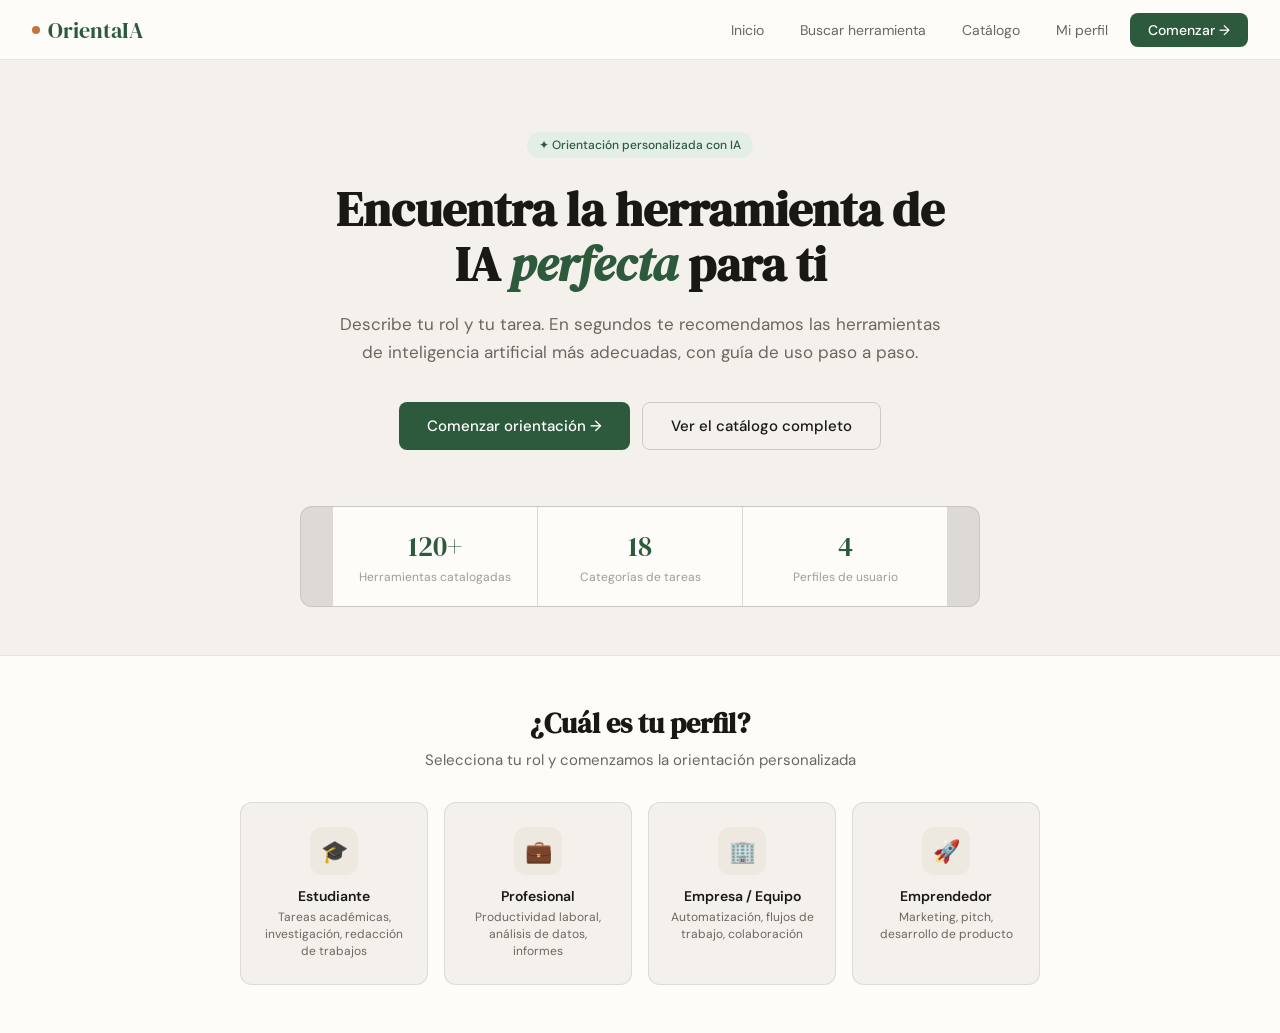
==== PrototipoAltaResolucion.html @ dd8dadac "Actividad inicial Prototipo de Baja resolución" ====
<!DOCTYPE html>
<html lang="es">
<head>
<meta charset="UTF-8">
<meta name="viewport" content="width=device-width, initial-scale=1.0">
<title>OrientaIA — Prototipo Alta Resolución</title>
<style>
  @import url('https://fonts.googleapis.com/css2?family=DM+Sans:ital,opsz,wght@0,9..40,300;0,9..40,400;0,9..40,500;0,9..40,600;1,9..40,400&family=DM+Serif+Display:ital@0;1&display=swap');

  :root {
    --bg: #F4F1EC;
    --surface: #FDFCF9;
    --surface2: #EDE9E1;
    --ink: #1A1814;
    --ink2: #6B6660;
    --ink3: #A09C97;
    --accent: #2D5A3D;
    --accent-light: #E3EEE7;
    --accent2: #C4753A;
    --accent2-light: #FAF0E8;
    --border: rgba(26,24,20,0.10);
    --border2: rgba(26,24,20,0.18);
    --radius: 12px;
    --radius-sm: 8px;
    --radius-lg: 20px;
  }

  * { box-sizing: border-box; margin: 0; padding: 0; }

  body {
    font-family: 'DM Sans', sans-serif;
    background: var(--bg);
    color: var(--ink);
    min-height: 100vh;
  }

  /* NAV */
  nav {
    background: var(--surface);
    border-bottom: 1px solid var(--border);
    padding: 0 32px;
    height: 60px;
    display: flex;
    align-items: center;
    justify-content: space-between;
    position: sticky;
    top: 0;
    z-index: 100;
  }

  .nav-logo {
    font-family: 'DM Serif Display', serif;
    font-size: 22px;
    color: var(--accent);
    display: flex;
    align-items: center;
    gap: 8px;
  }

  .nav-logo .dot { 
    width: 8px; height: 8px; 
    background: var(--accent2); 
    border-radius: 50%; 
    display: inline-block;
  }

  .nav-links {
    display: flex;
    align-items: center;
    gap: 8px;
  }

  .nav-link {
    font-size: 14px;
    color: var(--ink2);
    padding: 6px 14px;
    border-radius: var(--radius-sm);
    cursor: pointer;
    transition: background 0.15s;
    border: none;
    background: none;
    font-family: 'DM Sans', sans-serif;
  }

  .nav-link:hover { background: var(--surface2); color: var(--ink); }

  .nav-cta {
    background: var(--accent);
    color: #fff;
    font-size: 14px;
    font-weight: 500;
    padding: 8px 18px;
    border-radius: var(--radius-sm);
    border: none;
    cursor: pointer;
    font-family: 'DM Sans', sans-serif;
    transition: opacity 0.15s;
  }

  .nav-cta:hover { opacity: 0.88; }

  /* SCREENS WRAPPER */
  .page { display: none; }
  .page.active { display: block; }

  /* ===== SCREEN 1: HOME ===== */
  #home {
    padding: 0;
  }

  .hero {
    max-width: 680px;
    margin: 0 auto;
    padding: 72px 32px 56px;
    text-align: center;
  }

  .hero-badge {
    display: inline-flex;
    align-items: center;
    gap: 6px;
    background: var(--accent-light);
    color: var(--accent);
    font-size: 12px;
    font-weight: 500;
    padding: 5px 12px;
    border-radius: 20px;
    margin-bottom: 24px;
  }

  .hero h1 {
    font-family: 'DM Serif Display', serif;
    font-size: 48px;
    line-height: 1.15;
    margin-bottom: 18px;
    color: var(--ink);
  }

  .hero h1 em {
    font-style: italic;
    color: var(--accent);
  }

  .hero p {
    font-size: 17px;
    color: var(--ink2);
    line-height: 1.65;
    margin-bottom: 36px;
  }

  .hero-btns {
    display: flex;
    gap: 12px;
    justify-content: center;
    flex-wrap: wrap;
  }

  .btn-primary {
    background: var(--accent);
    color: #fff;
    font-size: 15px;
    font-weight: 500;
    padding: 13px 28px;
    border-radius: var(--radius-sm);
    border: none;
    cursor: pointer;
    font-family: 'DM Sans', sans-serif;
    transition: opacity 0.15s, transform 0.1s;
  }

  .btn-primary:hover { opacity: 0.88; transform: translateY(-1px); }

  .btn-outline {
    background: transparent;
    color: var(--ink);
    font-size: 15px;
    font-weight: 500;
    padding: 13px 28px;
    border-radius: var(--radius-sm);
    border: 1.5px solid var(--border2);
    cursor: pointer;
    font-family: 'DM Sans', sans-serif;
    transition: background 0.15s;
  }

  .btn-outline:hover { background: var(--surface2); }

  .stats-bar {
    max-width: 680px;
    margin: 0 auto 48px;
    display: grid;
    grid-template-columns: repeat(3, 1fr);
    gap: 1px;
    background: var(--border);
    border: 1px solid var(--border);
    border-radius: var(--radius);
    overflow: hidden;
  }

  .stat-item {
    background: var(--surface);
    padding: 20px;
    text-align: center;
  }

  .stat-num {
    font-family: 'DM Serif Display', serif;
    font-size: 28px;
    color: var(--accent);
    display: block;
  }

  .stat-label {
    font-size: 12px;
    color: var(--ink3);
    margin-top: 2px;
  }

  .role-section {
    background: var(--surface);
    border-top: 1px solid var(--border);
    padding: 48px 32px;
  }

  .role-section h2 {
    font-family: 'DM Serif Display', serif;
    font-size: 28px;
    text-align: center;
    margin-bottom: 8px;
  }

  .role-section > p {
    text-align: center;
    font-size: 15px;
    color: var(--ink2);
    margin-bottom: 32px;
  }

  .roles-grid {
    display: grid;
    grid-template-columns: repeat(auto-fit, minmax(180px, 1fr));
    gap: 16px;
    max-width: 800px;
    margin: 0 auto;
  }

  .role-card {
    background: var(--bg);
    border: 1.5px solid var(--border);
    border-radius: var(--radius);
    padding: 24px 20px;
    text-align: center;
    cursor: pointer;
    transition: border-color 0.15s, background 0.15s, transform 0.1s;
  }

  .role-card:hover {
    border-color: var(--accent);
    background: var(--surface);
    transform: translateY(-2px);
  }

  .role-card.selected {
    border-color: var(--accent);
    background: var(--accent-light);
  }

  .role-icon {
    width: 48px;
    height: 48px;
    border-radius: 12px;
    background: var(--surface2);
    display: flex;
    align-items: center;
    justify-content: center;
    font-size: 22px;
    margin: 0 auto 12px;
  }

  .role-card.selected .role-icon { background: var(--accent); }

  .role-name {
    font-size: 14px;
    font-weight: 600;
    margin-bottom: 4px;
  }

  .role-desc {
    font-size: 12px;
    color: var(--ink2);
    line-height: 1.4;
  }

  /* ===== SCREEN 2: WIZARD ===== */
  .wizard-layout {
    max-width: 640px;
    margin: 0 auto;
    padding: 48px 24px;
  }

  .wizard-progress {
    display: flex;
    align-items: center;
    gap: 0;
    margin-bottom: 40px;
  }

  .wp-step {
    display: flex;
    flex-direction: column;
    align-items: center;
    gap: 4px;
    flex: 1;
  }

  .wp-circle {
    width: 32px;
    height: 32px;
    border-radius: 50%;
    border: 2px solid var(--border2);
    display: flex;
    align-items: center;
    justify-content: center;
    font-size: 13px;
    font-weight: 500;
    background: var(--surface);
    color: var(--ink2);
    transition: all 0.2s;
    position: relative;
    z-index: 2;
  }

  .wp-circle.done {
    background: var(--accent);
    border-color: var(--accent);
    color: #fff;
  }

  .wp-circle.current {
    border-color: var(--accent);
    color: var(--accent);
    box-shadow: 0 0 0 4px var(--accent-light);
  }

  .wp-label { font-size: 11px; color: var(--ink3); text-align: center; }
  .wp-label.active { color: var(--accent); font-weight: 500; }

  .wp-line {
    flex: 1;
    height: 2px;
    background: var(--border2);
    margin: 0 -4px;
    margin-bottom: 18px;
    position: relative;
    z-index: 1;
  }

  .wp-line.done { background: var(--accent); }

  .wizard-card {
    background: var(--surface);
    border: 1px solid var(--border);
    border-radius: var(--radius-lg);
    padding: 36px 32px;
  }

  .wizard-card h2 {
    font-family: 'DM Serif Display', serif;
    font-size: 24px;
    margin-bottom: 6px;
  }

  .wizard-card > p {
    font-size: 14px;
    color: var(--ink2);
    margin-bottom: 28px;
  }

  .field-label {
    font-size: 13px;
    font-weight: 500;
    color: var(--ink);
    margin-bottom: 8px;
  }

  .field-desc {
    font-size: 12px;
    color: var(--ink3);
    margin-bottom: 12px;
  }

  .roles-mini {
    display: grid;
    grid-template-columns: repeat(2, 1fr);
    gap: 10px;
    margin-bottom: 24px;
  }

  .role-mini {
    border: 1.5px solid var(--border);
    border-radius: var(--radius);
    padding: 14px 16px;
    cursor: pointer;
    display: flex;
    align-items: center;
    gap: 10px;
    transition: all 0.15s;
    background: var(--bg);
  }

  .role-mini:hover { border-color: var(--accent); background: var(--surface); }

  .role-mini.selected {
    border-color: var(--accent);
    background: var(--accent-light);
  }

  .role-mini .mini-icon {
    font-size: 20px;
    width: 36px;
    height: 36px;
    border-radius: 8px;
    background: var(--surface2);
    display: flex;
    align-items: center;
    justify-content: center;
    flex-shrink: 0;
  }

  .role-mini.selected .mini-icon { background: var(--accent); }

  .role-mini .mini-text { font-size: 13px; font-weight: 500; }
  .role-mini .mini-sub { font-size: 11px; color: var(--ink2); margin-top: 1px; }

  .select-custom {
    width: 100%;
    border: 1.5px solid var(--border2);
    border-radius: var(--radius-sm);
    padding: 11px 14px;
    font-size: 14px;
    font-family: 'DM Sans', sans-serif;
    background: var(--surface);
    color: var(--ink);
    margin-bottom: 24px;
    appearance: none;
    background-image: url("data:image/svg+xml,%3Csvg width='10' height='6' viewBox='0 0 10 6' xmlns='http://www.w3.org/2000/svg'%3E%3Cpath d='M0 0l5 6 5-6z' fill='%236B6660'/%3E%3C/svg%3E");
    background-repeat: no-repeat;
    background-position: right 14px center;
    padding-right: 36px;
    cursor: pointer;
    transition: border-color 0.15s;
  }

  .select-custom:focus { outline: none; border-color: var(--accent); }

  .tags-container {
    display: flex;
    flex-wrap: wrap;
    gap: 8px;
    margin-bottom: 24px;
  }

  .tag-filter {
    border: 1.5px solid var(--border2);
    border-radius: 20px;
    padding: 6px 14px;
    font-size: 13px;
    cursor: pointer;
    background: var(--bg);
    color: var(--ink2);
    transition: all 0.15s;
    font-family: 'DM Sans', sans-serif;
  }

  .tag-filter:hover { border-color: var(--accent); color: var(--accent); background: var(--accent-light); }

  .tag-filter.selected {
    background: var(--accent);
    border-color: var(--accent);
    color: #fff;
  }

  .wizard-footer {
    display: flex;
    justify-content: space-between;
    align-items: center;
    margin-top: 8px;
    padding-top: 24px;
    border-top: 1px solid var(--border);
  }

  .btn-back {
    color: var(--ink2);
    background: none;
    border: none;
    font-size: 14px;
    cursor: pointer;
    font-family: 'DM Sans', sans-serif;
    display: flex;
    align-items: center;
    gap: 6px;
  }

  /* ===== SCREEN 3: RESULTADOS ===== */
  .results-layout {
    max-width: 1000px;
    margin: 0 auto;
    padding: 40px 24px;
    display: grid;
    grid-template-columns: 260px 1fr;
    gap: 28px;
  }

  .sidebar {
    background: var(--surface);
    border: 1px solid var(--border);
    border-radius: var(--radius-lg);
    padding: 24px;
    height: fit-content;
    position: sticky;
    top: 80px;
  }

  .sidebar h3 { font-size: 14px; font-weight: 600; margin-bottom: 16px; }

  .filter-group { margin-bottom: 20px; }

  .filter-group-label {
    font-size: 12px;
    font-weight: 500;
    color: var(--ink3);
    text-transform: uppercase;
    letter-spacing: 0.5px;
    margin-bottom: 8px;
  }

  .filter-opt {
    display: flex;
    align-items: center;
    gap: 8px;
    padding: 6px 0;
    font-size: 13px;
    cursor: pointer;
  }

  .filter-check {
    width: 16px;
    height: 16px;
    border: 1.5px solid var(--border2);
    border-radius: 4px;
    display: flex;
    align-items: center;
    justify-content: center;
    flex-shrink: 0;
    font-size: 10px;
  }

  .filter-check.on { background: var(--accent); border-color: var(--accent); color: #fff; }

  .results-main {}

  .results-header {
    display: flex;
    justify-content: space-between;
    align-items: flex-start;
    margin-bottom: 20px;
  }

  .results-header h2 {
    font-family: 'DM Serif Display', serif;
    font-size: 22px;
  }

  .results-header p { font-size: 13px; color: var(--ink2); margin-top: 2px; }

  .results-tabs {
    display: flex;
    gap: 4px;
    background: var(--surface2);
    border-radius: var(--radius-sm);
    padding: 3px;
    margin-bottom: 20px;
    width: fit-content;
  }

  .rtab {
    font-size: 13px;
    font-weight: 500;
    padding: 6px 16px;
    border-radius: 6px;
    cursor: pointer;
    border: none;
    background: none;
    font-family: 'DM Sans', sans-serif;
    color: var(--ink2);
    transition: all 0.15s;
  }

  .rtab.active { background: var(--surface); color: var(--ink); box-shadow: 0 1px 3px rgba(0,0,0,0.08); }

  .tool-card {
    background: var(--surface);
    border: 1px solid var(--border);
    border-radius: var(--radius-lg);
    padding: 24px;
    margin-bottom: 14px;
    display: grid;
    grid-template-columns: 52px 1fr auto;
    gap: 16px;
    align-items: start;
    transition: border-color 0.15s, transform 0.1s;
    cursor: pointer;
  }

  .tool-card:hover { border-color: var(--accent); transform: translateY(-1px); }

  .tool-card.featured {
    border-color: var(--accent);
    background: var(--accent-light);
  }

  .tool-logo {
    width: 52px;
    height: 52px;
    border-radius: 12px;
    background: var(--surface2);
    border: 1px solid var(--border);
    display: flex;
    align-items: center;
    justify-content: center;
    font-weight: 700;
    font-size: 16px;
    color: var(--ink2);
    flex-shrink: 0;
  }

  .tool-logo.gpt { background: #10a37f; color: #fff; }
  .tool-logo.notion { background: #1a1814; color: #fff; }
  .tool-logo.gram { background: #15c39a; color: #fff; }
  .tool-logo.claude { background: #D4763B; color: #fff; }
  .tool-logo.copilot { background: #0078d4; color: #fff; }

  .tool-content h3 { font-size: 16px; font-weight: 600; margin-bottom: 3px; }
  .tool-content .tool-org { font-size: 12px; color: var(--ink3); margin-bottom: 8px; }
  .tool-content .tool-desc { font-size: 13px; color: var(--ink2); line-height: 1.5; margin-bottom: 10px; }

  .tool-tags { display: flex; flex-wrap: wrap; gap: 6px; }

  .tag-pill {
    font-size: 11px;
    padding: 3px 10px;
    border-radius: 12px;
    background: var(--surface2);
    color: var(--ink2);
  }

  .tag-pill.green { background: var(--accent-light); color: var(--accent); }
  .tag-pill.orange { background: var(--accent2-light); color: var(--accent2); }

  .tool-actions {
    display: flex;
    flex-direction: column;
    align-items: flex-end;
    gap: 8px;
  }

  .match-badge {
    background: var(--accent);
    color: #fff;
    font-size: 11px;
    font-weight: 600;
    padding: 4px 10px;
    border-radius: 20px;
    white-space: nowrap;
  }

  .fav-btn {
    width: 34px;
    height: 34px;
    border: 1.5px solid var(--border2);
    border-radius: 8px;
    background: var(--surface);
    display: flex;
    align-items: center;
    justify-content: center;
    cursor: pointer;
    font-size: 16px;
    transition: all 0.15s;
  }

  .fav-btn:hover { border-color: var(--accent2); background: var(--accent2-light); }
  .fav-btn.active { background: var(--accent2-light); border-color: var(--accent2); }

  .tool-rating {
    display: flex;
    align-items: center;
    gap: 4px;
    font-size: 12px;
    color: var(--ink3);
  }

  .stars { color: #E8A838; letter-spacing: 1px; font-size: 12px; }

  /* ===== SCREEN 4: DETALLE ===== */
  .detail-layout {
    max-width: 800px;
    margin: 0 auto;
    padding: 40px 24px;
  }

  .detail-back {
    display: inline-flex;
    align-items: center;
    gap: 6px;
    font-size: 14px;
    color: var(--ink2);
    margin-bottom: 24px;
    cursor: pointer;
    border: none;
    background: none;
    font-family: 'DM Sans', sans-serif;
    transition: color 0.15s;
  }

  .detail-back:hover { color: var(--ink); }

  .detail-header {
    display: flex;
    gap: 20px;
    align-items: flex-start;
    margin-bottom: 28px;
    background: var(--surface);
    border: 1px solid var(--border);
    border-radius: var(--radius-lg);
    padding: 28px;
  }

  .detail-logo {
    width: 64px;
    height: 64px;
    border-radius: 16px;
    font-size: 20px;
    font-weight: 700;
    display: flex;
    align-items: center;
    justify-content: center;
    flex-shrink: 0;
  }

  .detail-logo.gpt { background: #10a37f; color: #fff; }

  .detail-info h1 { font-family: 'DM Serif Display', serif; font-size: 28px; margin-bottom: 4px; }
  .detail-info .org { font-size: 14px; color: var(--ink2); margin-bottom: 10px; }

  .detail-badges { display: flex; flex-wrap: wrap; gap: 8px; }

  .detail-section {
    background: var(--surface);
    border: 1px solid var(--border);
    border-radius: var(--radius-lg);
    padding: 24px 28px;
    margin-bottom: 16px;
  }

  .detail-section h2 { font-size: 16px; font-weight: 600; margin-bottom: 16px; }

  .why-box {
    background: var(--accent-light);
    border-left: 3px solid var(--accent);
    border-radius: 0 var(--radius-sm) var(--radius-sm) 0;
    padding: 14px 18px;
    font-size: 14px;
    color: var(--ink);
    line-height: 1.6;
    margin-bottom: 16px;
  }

  .feature-row {
    display: flex;
    align-items: flex-start;
    gap: 10px;
    padding: 8px 0;
    border-bottom: 1px solid var(--border);
    font-size: 14px;
  }

  .feature-row:last-child { border-bottom: none; }

  .feat-icon {
    font-size: 15px;
    margin-top: 1px;
    flex-shrink: 0;
  }

  .feat-label { font-weight: 500; }
  .feat-desc { font-size: 12px; color: var(--ink2); margin-top: 1px; }

  .cta-row {
    display: flex;
    gap: 12px;
    margin-top: 24px;
  }

</style>
</head>
<body>

<nav>
  <div class="nav-logo">
    <span class="dot"></span>
    OrientaIA
  </div>
  <div class="nav-links">
    <button class="nav-link" onclick="goTo('home')">Inicio</button>
    <button class="nav-link" onclick="goTo('wizard')">Buscar herramienta</button>
    <button class="nav-link">Catálogo</button>
    <button class="nav-link">Mi perfil</button>
    <button class="nav-cta" onclick="goTo('wizard')">Comenzar →</button>
  </div>
</nav>

<!-- ===== PANTALLA 1: HOME ===== -->
<div id="home" class="page active">
  <div class="hero">
    <div class="hero-badge">
      ✦ Orientación personalizada con IA
    </div>
    <h1>Encuentra la herramienta de IA <em>perfecta</em> para ti</h1>
    <p>Describe tu rol y tu tarea. En segundos te recomendamos las herramientas de inteligencia artificial más adecuadas, con guía de uso paso a paso.</p>
    <div class="hero-btns">
      <button class="btn-primary" onclick="goTo('wizard')">Comenzar orientación →</button>
      <button class="btn-outline">Ver el catálogo completo</button>
    </div>
  </div>

  <div class="stats-bar" style="padding: 0 32px; max-width: 680px; margin: 0 auto 48px;">
    <div class="stat-item">
      <span class="stat-num">120+</span>
      <span class="stat-label">Herramientas catalogadas</span>
    </div>
    <div class="stat-item">
      <span class="stat-num">18</span>
      <span class="stat-label">Categorías de tareas</span>
    </div>
    <div class="stat-item">
      <span class="stat-num">4</span>
      <span class="stat-label">Perfiles de usuario</span>
    </div>
  </div>

  <div class="role-section">
    <h2>¿Cuál es tu perfil?</h2>
    <p>Selecciona tu rol y comenzamos la orientación personalizada</p>
    <div class="roles-grid">
      <div class="role-card" onclick="selectRoleAndGo('estudiante')">
        <div class="role-icon">🎓</div>
        <div class="role-name">Estudiante</div>
        <div class="role-desc">Tareas académicas, investigación, redacción de trabajos</div>
      </div>
      <div class="role-card" onclick="selectRoleAndGo('profesional')">
        <div class="role-icon">💼</div>
        <div class="role-name">Profesional</div>
        <div class="role-desc">Productividad laboral, análisis de datos, informes</div>
      </div>
      <div class="role-card" onclick="selectRoleAndGo('empresa')">
        <div class="role-icon">🏢</div>
        <div class="role-name">Empresa / Equipo</div>
        <div class="role-desc">Automatización, flujos de trabajo, colaboración</div>
      </div>
      <div class="role-card" onclick="selectRoleAndGo('emprendedor')">
        <div class="role-icon">🚀</div>
        <div class="role-name">Emprendedor</div>
        <div class="role-desc">Marketing, pitch, desarrollo de producto</div>
      </div>
    </div>
  </div>
</div>

<!-- ===== PANTALLA 2: WIZARD ===== -->
<div id="wizard" class="page">
  <div class="wizard-layout">

    <div class="wizard-progress">
      <div class="wp-step">
        <div class="wp-circle done" id="wc1">✓</div>
        <div class="wp-label active">Rol</div>
      </div>
      <div class="wp-line" id="wl1"></div>
      <div class="wp-step">
        <div class="wp-circle current" id="wc2">2</div>
        <div class="wp-label active">Tarea</div>
      </div>
      <div class="wp-line" id="wl2" style="background:var(--border2)"></div>
      <div class="wp-step">
        <div class="wp-circle" id="wc3">3</div>
        <div class="wp-label">Preferencias</div>
      </div>
      <div class="wp-line" style="background:var(--border2)"></div>
      <div class="wp-step">
        <div class="wp-circle" id="wc4">4</div>
        <div class="wp-label">Resultados</div>
      </div>
    </div>

    <div class="wizard-card" id="wizard-step-1">
      <h2>¿Cuál es tu rol?</h2>
      <p>Selecciona el perfil que mejor te describe para personalizar las recomendaciones</p>

      <div class="roles-mini">
        <div class="role-mini selected" id="rm-estudiante" onclick="selectRole('estudiante')">
          <div class="mini-icon">🎓</div>
          <div>
            <div class="mini-text">Estudiante</div>
            <div class="mini-sub">Académico</div>
          </div>
        </div>
        <div class="role-mini" id="rm-profesional" onclick="selectRole('profesional')">
          <div class="mini-icon">💼</div>
          <div>
            <div class="mini-text">Profesional</div>
            <div class="mini-sub">Laboral</div>
          </div>
        </div>
        <div class="role-mini" id="rm-empresa" onclick="selectRole('empresa')">
          <div class="mini-icon">🏢</div>
          <div>
            <div class="mini-text">Empresa / Equipo</div>
            <div class="mini-sub">Organizacional</div>
          </div>
        </div>
        <div class="role-mini" id="rm-emprendedor" onclick="selectRole('emprendedor')">
          <div class="mini-icon">🚀</div>
          <div>
            <div class="mini-text">Emprendedor</div>
            <div class="mini-sub">Startup / Negocio</div>
          </div>
        </div>
      </div>

      <div class="field-label">Área de trabajo o estudio</div>
      <select class="select-custom" id="area-select">
        <option value="">Seleccionar área...</option>
        <option value="tech">Tecnología / Sistemas</option>
        <option value="health">Salud</option>
        <option value="edu">Educación</option>
        <option value="biz">Negocios / Administración</option>
        <option value="design">Diseño y Creatividad</option>
        <option value="law">Derecho</option>
        <option value="science">Ciencias Exactas</option>
        <option value="other">Otra</option>
      </select>

      <div class="wizard-footer">
        <button class="btn-back" onclick="goTo('home')">← Volver</button>
        <button class="btn-primary" onclick="nextStep()">Continuar →</button>
      </div>
    </div>

    <div class="wizard-card" id="wizard-step-2" style="display:none">
      <h2>¿Qué necesitas hacer?</h2>
      <p>Selecciona la categoría de tarea principal o describe lo que necesitas</p>

      <div class="field-label">Categoría de tarea</div>
      <div class="field-desc">Toca una o varias categorías que apliquen</div>
      <div class="tags-container" id="task-tags">
        <button class="tag-filter selected" onclick="toggleTag(this)">✍️ Redacción / Escritura</button>
        <button class="tag-filter" onclick="toggleTag(this)">📊 Análisis de datos</button>
        <button class="tag-filter" onclick="toggleTag(this)">💻 Programación / Código</button>
        <button class="tag-filter" onclick="toggleTag(this)">🎨 Diseño / Imágenes</button>
        <button class="tag-filter" onclick="toggleTag(this)">📑 Presentaciones</button>
        <button class="tag-filter" onclick="toggleTag(this)">🔍 Investigación</button>
        <button class="tag-filter" onclick="toggleTag(this)">⚡ Automatización</button>
        <button class="tag-filter" onclick="toggleTag(this)">🌐 Traducción / Idiomas</button>
        <button class="tag-filter" onclick="toggleTag(this)">🎵 Audio / Video</button>
        <button class="tag-filter" onclick="toggleTag(this)">📧 Comunicación / Email</button>
      </div>

      <div class="field-label">Costo máximo aceptable</div>
      <select class="select-custom" id="cost-select">
        <option value="free">Solo herramientas gratuitas</option>
        <option value="10">Hasta $10 / mes</option>
        <option value="30">Hasta $30 / mes</option>
        <option value="any">Sin límite de costo</option>
      </select>

      <div class="wizard-footer">
        <button class="btn-back" onclick="prevStep()">← Volver</button>
        <button class="btn-primary" onclick="goTo('results')">Ver recomendaciones →</button>
      </div>
    </div>

  </div>
</div>

<!-- ===== PANTALLA 3: RESULTADOS ===== -->
<div id="results" class="page">
  <div class="results-layout">

    <!-- Sidebar -->
    <div class="sidebar">
      <h3>Filtrar resultados</h3>

      <div class="filter-group">
        <div class="filter-group-label">Costo</div>
        <div class="filter-opt">
          <div class="filter-check on">✓</div>
          <span>Gratuita</span>
        </div>
        <div class="filter-opt">
          <div class="filter-check on">✓</div>
          <span>Freemium</span>
        </div>
        <div class="filter-opt">
          <div class="filter-check"></div>
          <span>De pago</span>
        </div>
      </div>

      <div class="filter-group">
        <div class="filter-group-label">Idioma</div>
        <div class="filter-opt">
          <div class="filter-check on">✓</div>
          <span>Español</span>
        </div>
        <div class="filter-opt">
          <div class="filter-check on">✓</div>
          <span>Inglés</span>
        </div>
      </div>

      <div class="filter-group">
        <div class="filter-group-label">Tipo de uso</div>
        <div class="filter-opt">
          <div class="filter-check on">✓</div>
          <span>Web</span>
        </div>
        <div class="filter-opt">
          <div class="filter-check"></div>
          <span>Aplicación móvil</span>
        </div>
        <div class="filter-opt">
          <div class="filter-check"></div>
          <span>API / Desarrollador</span>
        </div>
      </div>

      <button class="btn-outline" style="width:100%;font-size:13px;padding:9px;" onclick="goTo('wizard')">Modificar búsqueda</button>
    </div>

    <!-- Main content -->
    <div class="results-main">
      <div class="results-header">
        <div>
          <h2>Recomendaciones para ti</h2>
          <p>Rol: <strong>Estudiante · Tecnología</strong> · Tarea: <strong>Redacción / Escritura</strong></p>
        </div>
      </div>

      <div class="results-tabs">
        <button class="rtab active">Todas (5)</button>
        <button class="rtab">Gratuitas (3)</button>
        <button class="rtab">Freemium (2)</button>
      </div>

      <!-- TOOL CARDS -->
      <div class="tool-card featured" onclick="goTo('detail')">
        <div class="tool-logo gpt">G</div>
        <div class="tool-content">
          <h3>ChatGPT</h3>
          <div class="tool-org">OpenAI · Asistente conversacional</div>
          <div class="tool-desc">Potente asistente de escritura, análisis y resolución de preguntas. Versión gratuita robusta para uso académico diario.</div>
          <div class="tool-tags">
            <span class="tag-pill green">Gratuita</span>
            <span class="tag-pill">Escritura</span>
            <span class="tag-pill">Análisis</span>
            <span class="tag-pill">Español</span>
          </div>
        </div>
        <div class="tool-actions">
          <div class="match-badge">98% compatibilidad</div>
          <div class="tool-rating">
            <span class="stars">★★★★★</span> 4.8
          </div>
          <button class="fav-btn active" onclick="event.stopPropagation()">♥</button>
        </div>
      </div>

      <div class="tool-card" onclick="goTo('detail')">
        <div class="tool-logo notion">N</div>
        <div class="tool-content">
          <h3>Notion AI</h3>
          <div class="tool-org">Notion Labs · Gestión del conocimiento</div>
          <div class="tool-desc">Redacción asistida integrada en tu espacio de trabajo. Ideal para tomar apuntes, organizar proyectos y generar documentos estructurados.</div>
          <div class="tool-tags">
            <span class="tag-pill orange">Freemium</span>
            <span class="tag-pill">Notas</span>
            <span class="tag-pill">Organización</span>
            <span class="tag-pill">Español</span>
          </div>
        </div>
        <div class="tool-actions">
          <div class="match-badge" style="background:var(--ink2)">91% compatibilidad</div>
          <div class="tool-rating">
            <span class="stars">★★★★☆</span> 4.5
          </div>
          <button class="fav-btn" onclick="event.stopPropagation()">♡</button>
        </div>
      </div>

      <div class="tool-card" onclick="goTo('detail')">
        <div class="tool-logo gram">Gr</div>
        <div class="tool-content">
          <h3>Grammarly</h3>
          <div class="tool-org">Grammarly Inc. · Corrección y estilo</div>
          <div class="tool-desc">Corrección gramatical y de estilo en tiempo real. Extensión para navegador y app de escritorio. Muy útil para trabajos académicos en inglés.</div>
          <div class="tool-tags">
            <span class="tag-pill orange">Freemium</span>
            <span class="tag-pill">Corrección</span>
            <span class="tag-pill">Inglés</span>
          </div>
        </div>
        <div class="tool-actions">
          <div class="match-badge" style="background:var(--ink2)">85% compatibilidad</div>
          <div class="tool-rating">
            <span class="stars">★★★★☆</span> 4.3
          </div>
          <button class="fav-btn" onclick="event.stopPropagation()">♡</button>
        </div>
      </div>

      <div class="tool-card" onclick="goTo('detail')">
        <div class="tool-logo claude">C</div>
        <div class="tool-content">
          <h3>Claude</h3>
          <div class="tool-org">Anthropic · Asistente IA avanzado</div>
          <div class="tool-desc">Excelente para redacción de documentos largos, análisis crítico y explicaciones detalladas. Alta capacidad de razonamiento para tareas complejas.</div>
          <div class="tool-tags">
            <span class="tag-pill green">Gratuita</span>
            <span class="tag-pill">Documentos</span>
            <span class="tag-pill">Análisis</span>
            <span class="tag-pill">Español</span>
          </div>
        </div>
        <div class="tool-actions">
          <div class="match-badge" style="background:var(--ink2)">88% compatibilidad</div>
          <div class="tool-rating">
            <span class="stars">★★★★★</span> 4.7
          </div>
          <button class="fav-btn" onclick="event.stopPropagation()">♡</button>
        </div>
      </div>

    </div>
  </div>
</div>

<!-- ===== PANTALLA 4: DETALLE ===== -->
<div id="detail" class="page">
  <div class="detail-layout">

    <button class="detail-back" onclick="goTo('results')">← Volver a resultados</button>

    <div class="detail-header">
      <div class="detail-logo gpt">G</div>
      <div class="detail-info">
        <h1>ChatGPT</h1>
        <div class="org">OpenAI · Asistente conversacional de inteligencia artificial</div>
        <div class="detail-badges">
          <span class="tag-pill green">Gratuita</span>
          <span class="tag-pill orange">También versión Plus: $20/mes</span>
          <span class="tag-pill">Web</span>
          <span class="tag-pill">Móvil</span>
          <span class="tag-pill">Español</span>
        </div>
      </div>
    </div>

    <div class="detail-section">
      <h2>¿Por qué la recomendamos para ti?</h2>
      <div class="why-box">
        Como estudiante de Tecnología/Sistemas que necesita apoyo en redacción y escritura, ChatGPT es la herramienta más versátil y con menor curva de aprendizaje. Te permite generar borradores, corregir textos, explicar conceptos técnicos y obtener ejemplos de código, todo desde una sola interfaz conversacional.
      </div>
      <div style="display:flex;gap:16px;">
        <div style="text-align:center;flex:1;padding:14px;background:var(--accent-light);border-radius:var(--radius-sm);">
          <div style="font-family:'DM Serif Display',serif;font-size:22px;color:var(--accent)">98%</div>
          <div style="font-size:12px;color:var(--ink2)">Compatibilidad</div>
        </div>
        <div style="text-align:center;flex:1;padding:14px;background:var(--surface2);border-radius:var(--radius-sm);">
          <div style="font-family:'DM Serif Display',serif;font-size:22px;color:var(--ink)">★ 4.8</div>
          <div style="font-size:12px;color:var(--ink2)">Valoración usuarios</div>
        </div>
        <div style="text-align:center;flex:1;padding:14px;background:var(--surface2);border-radius:var(--radius-sm);">
          <div style="font-family:'DM Serif Display',serif;font-size:22px;color:var(--ink)">Gratis</div>
          <div style="font-size:12px;color:var(--ink2)">Costo base</div>
        </div>
      </div>
    </div>

    <div class="detail-section">
      <h2>Características principales</h2>
      <div class="feature-row">
        <div class="feat-icon">✅</div>
        <div>
          <div class="feat-label">Disponible en versión gratuita</div>
          <div class="feat-desc">Acceso completo al modelo GPT-4o mini sin necesidad de pago</div>
        </div>
      </div>
      <div class="feature-row">
        <div class="feat-icon">✅</div>
        <div>
          <div class="feat-label">Soporte nativo en español</div>
          <div class="feat-desc">Comprende y responde en español con alta precisión</div>
        </div>
      </div>
      <div class="feature-row">
        <div class="feat-icon">✅</div>
        <div>
          <div class="feat-label">Carga y análisis de documentos</div>
          <div class="feat-desc">Puede leer PDFs, Word y otros archivos para analizarlos</div>
        </div>
      </div>
      <div class="feature-row">
        <div class="feat-icon">✅</div>
        <div>
          <div class="feat-label">Generación y depuración de código</div>
          <div class="feat-desc">Útil para tareas de programación y proyectos técnicos</div>
        </div>
      </div>
      <div class="feature-row">
        <div class="feat-icon">⚠️</div>
        <div>
          <div class="feat-label">Funciones avanzadas requieren suscripción Plus</div>
          <div class="feat-desc">GPT-4o completo, memoria avanzada y plugins: $20/mes</div>
        </div>
      </div>
    </div>

    <div class="detail-section">
      <h2>Cómo empezar a usarlo</h2>
      <div style="display:grid;grid-template-columns:repeat(3,1fr);gap:12px;">
        <div style="background:var(--bg);border-radius:var(--radius-sm);padding:16px;text-align:center;">
          <div style="font-size:24px;margin-bottom:8px;">1️⃣</div>
          <div style="font-size:13px;font-weight:500;margin-bottom:4px;">Crear cuenta</div>
          <div style="font-size:12px;color:var(--ink2)">Regístrate gratis en chatgpt.com</div>
        </div>
        <div style="background:var(--bg);border-radius:var(--radius-sm);padding:16px;text-align:center;">
          <div style="font-size:24px;margin-bottom:8px;">2️⃣</div>
          <div style="font-size:13px;font-weight:500;margin-bottom:4px;">Describir la tarea</div>
          <div style="font-size:12px;color:var(--ink2)">Escribe qué necesitas en el chat</div>
        </div>
        <div style="background:var(--bg);border-radius:var(--radius-sm);padding:16px;text-align:center;">
          <div style="font-size:24px;margin-bottom:8px;">3️⃣</div>
          <div style="font-size:13px;font-weight:500;margin-bottom:4px;">Iterar y mejorar</div>
          <div style="font-size:12px;color:var(--ink2)">Pide ajustes hasta obtener el resultado</div>
        </div>
      </div>
      <div class="cta-row">
        <button class="btn-primary">Ir a ChatGPT ↗</button>
        <button class="btn-outline" onclick="goTo('results')">Ver otras opciones</button>
      </div>
    </div>

  </div>
</div>

<script>
  let currentRole = 'estudiante';
  let wizardStep = 1;

  function goTo(screen) {
    document.querySelectorAll('.page').forEach(p => p.classList.remove('active'));
    document.getElementById(screen).classList.add('active');
    window.scrollTo(0, 0);
  }

  function selectRoleAndGo(role) {
    currentRole = role;
    goTo('wizard');
    selectRole(role);
  }

  function selectRole(role) {
    currentRole = role;
    document.querySelectorAll('.role-mini').forEach(r => r.classList.remove('selected'));
    const el = document.getElementById('rm-' + role);
    if (el) el.classList.add('selected');
  }

  function nextStep() {
    document.getElementById('wizard-step-1').style.display = 'none';
    document.getElementById('wizard-step-2').style.display = 'block';
    document.getElementById('wc2').textContent = '✓';
    document.getElementById('wc2').classList.remove('current');
    document.getElementById('wc2').classList.add('done');
    document.getElementById('wl2').style.background = 'var(--accent)';
    document.getElementById('wc3').classList.add('current');
  }

  function prevStep() {
    document.getElementById('wizard-step-2').style.display = 'none';
    document.getElementById('wizard-step-1').style.display = 'block';
    document.getElementById('wc2').textContent = '2';
    document.getElementById('wc2').classList.add('current');
    document.getElementById('wc2').classList.remove('done');
    document.getElementById('wl2').style.background = 'var(--border2)';
    document.getElementById('wc3').classList.remove('current');
  }

  function toggleTag(el) {
    el.classList.toggle('selected');
  }
</script>
</body>
</html>
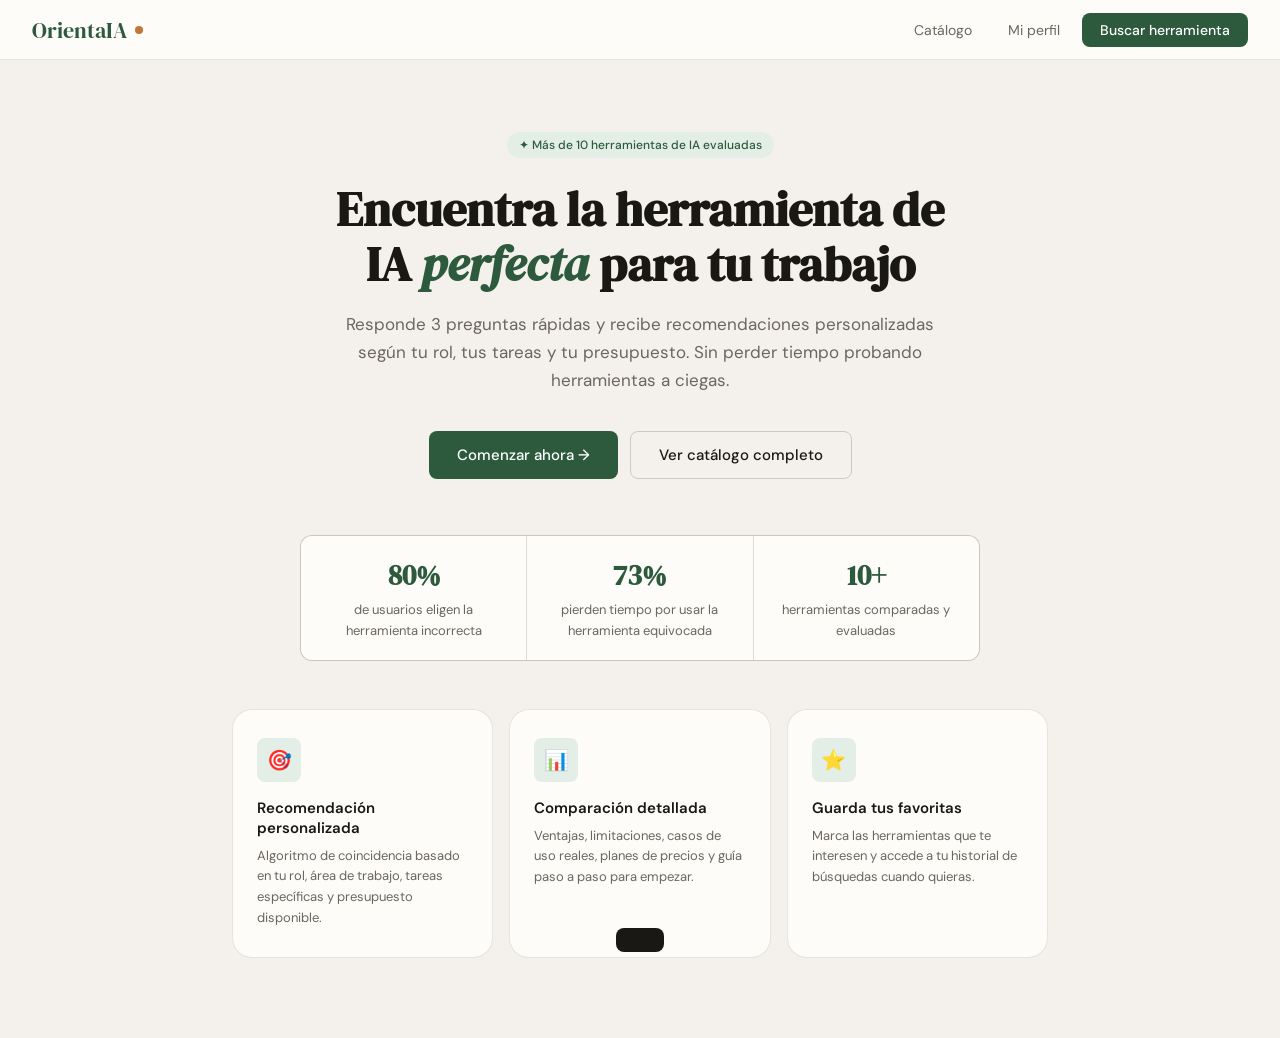
==== commit d38d834b: "Modelo interactivo Prototipo de Alta Resolución" ====
--- a/PrototipoAltaResolucion.html
+++ b/PrototipoAltaResolucion.html
@@ -3,7 +3,7 @@
 <head>
 <meta charset="UTF-8">
 <meta name="viewport" content="width=device-width, initial-scale=1.0">
-<title>OrientaIA — Prototipo Alta Resolución</title>
+<title>OrientaIA — Encuentra tu herramienta de IA ideal</title>
 <style>
   @import url('https://fonts.googleapis.com/css2?family=DM+Sans:ital,opsz,wght@0,9..40,300;0,9..40,400;0,9..40,500;0,9..40,600;1,9..40,400&family=DM+Serif+Display:ital@0;1&display=swap');
 
@@ -55,12 +55,13 @@
     display: flex;
     align-items: center;
     gap: 8px;
-  }
-
-  .nav-logo .dot { 
-    width: 8px; height: 8px; 
-    background: var(--accent2); 
-    border-radius: 50%; 
+    cursor: pointer;
+  }
+
+  .nav-logo .dot {
+    width: 8px; height: 8px;
+    background: var(--accent2);
+    border-radius: 50%;
     display: inline-block;
   }
 
@@ -83,6 +84,7 @@
   }
 
   .nav-link:hover { background: var(--surface2); color: var(--ink); }
+  .nav-link.active { background: var(--accent-light); color: var(--accent); font-weight: 500; }
 
   .nav-cta {
     background: var(--accent);
@@ -99,15 +101,11 @@
 
   .nav-cta:hover { opacity: 0.88; }
 
-  /* SCREENS WRAPPER */
+  /* SCREENS */
   .page { display: none; }
   .page.active { display: block; }
 
   /* ===== SCREEN 1: HOME ===== */
-  #home {
-    padding: 0;
-  }
-
   .hero {
     max-width: 680px;
     margin: 0 auto;
@@ -133,13 +131,9 @@
     font-size: 48px;
     line-height: 1.15;
     margin-bottom: 18px;
-    color: var(--ink);
-  }
-
-  .hero h1 em {
-    font-style: italic;
-    color: var(--accent);
-  }
+  }
+
+  .hero h1 em { font-style: italic; color: var(--accent); }
 
   .hero p {
     font-size: 17px;
@@ -197,1118 +191,1859 @@
     overflow: hidden;
   }
 
-  .stat-item {
+  .stat-cell {
     background: var(--surface);
     padding: 20px;
     text-align: center;
   }
 
-  .stat-num {
+  .stat-cell strong {
+    display: block;
     font-family: 'DM Serif Display', serif;
     font-size: 28px;
     color: var(--accent);
-    display: block;
-  }
-
-  .stat-label {
-    font-size: 12px;
+    margin-bottom: 4px;
+  }
+
+  .stat-cell span { font-size: 13px; color: var(--ink2); }
+
+  .features-grid {
+    max-width: 880px;
+    margin: 0 auto 80px;
+    padding: 0 32px;
+    display: grid;
+    grid-template-columns: repeat(3, 1fr);
+    gap: 16px;
+  }
+
+  .feature-card {
+    background: var(--surface);
+    border: 1px solid var(--border);
+    border-radius: var(--radius-lg);
+    padding: 28px 24px;
+  }
+
+  .feature-icon {
+    width: 44px; height: 44px;
+    background: var(--accent-light);
+    border-radius: var(--radius-sm);
+    display: flex; align-items: center; justify-content: center;
+    font-size: 20px;
+    margin-bottom: 16px;
+  }
+
+  .feature-card h3 { font-size: 15px; font-weight: 600; margin-bottom: 8px; }
+  .feature-card p { font-size: 13px; color: var(--ink2); line-height: 1.6; }
+
+  /* ===== SCREEN 2: WIZARD ===== */
+  .wizard-container {
+    max-width: 640px;
+    margin: 0 auto;
+    padding: 48px 32px 80px;
+  }
+
+  .wizard-header { margin-bottom: 40px; }
+
+  .wizard-header h2 {
+    font-family: 'DM Serif Display', serif;
+    font-size: 32px;
+    margin-bottom: 8px;
+  }
+
+  .wizard-header p { font-size: 15px; color: var(--ink2); }
+
+  .progress-steps {
+    display: flex;
+    align-items: center;
+    gap: 0;
+    margin-bottom: 40px;
+  }
+
+  .wc {
+    width: 32px; height: 32px;
+    border-radius: 50%;
+    display: flex; align-items: center; justify-content: center;
+    font-size: 13px;
+    font-weight: 600;
+    border: 2px solid var(--border2);
+    background: var(--surface);
     color: var(--ink3);
-    margin-top: 2px;
-  }
-
-  .role-section {
+    transition: all 0.2s;
+    flex-shrink: 0;
+    position: relative;
+    z-index: 1;
+  }
+
+  .wc.active {
+    border-color: var(--accent);
+    background: var(--accent);
+    color: #fff;
+  }
+
+  .wc.done {
+    border-color: var(--accent);
+    background: var(--accent-light);
+    color: var(--accent);
+  }
+
+  .wc.done::after { content: '✓'; font-size: 14px; }
+
+  .wc-line {
+    flex: 1;
+    height: 2px;
+    background: var(--border2);
+    transition: background 0.2s;
+  }
+
+  .wc-line.done { background: var(--accent); }
+
+  .step-label {
+    display: flex;
+    justify-content: space-between;
+    margin-bottom: 32px;
+    padding: 0 2px;
+  }
+
+  .step-label span {
+    font-size: 11px;
+    color: var(--ink3);
+    text-align: center;
+    flex: 1;
+  }
+
+  .step-label span.active-label { color: var(--accent); font-weight: 500; }
+
+  .wizard-step { display: none; }
+  .wizard-step.active { display: block; }
+
+  .step-title { font-size: 18px; font-weight: 600; margin-bottom: 20px; }
+
+  /* Role cards */
+  .role-grid {
+    display: grid;
+    grid-template-columns: 1fr 1fr;
+    gap: 12px;
+    margin-bottom: 32px;
+  }
+
+  .role-card {
     background: var(--surface);
-    border-top: 1px solid var(--border);
-    padding: 48px 32px;
-  }
-
-  .role-section h2 {
-    font-family: 'DM Serif Display', serif;
-    font-size: 28px;
-    text-align: center;
-    margin-bottom: 8px;
-  }
-
-  .role-section > p {
-    text-align: center;
-    font-size: 15px;
-    color: var(--ink2);
-    margin-bottom: 32px;
-  }
-
-  .roles-grid {
-    display: grid;
-    grid-template-columns: repeat(auto-fit, minmax(180px, 1fr));
-    gap: 16px;
-    max-width: 800px;
-    margin: 0 auto;
-  }
-
-  .role-card {
-    background: var(--bg);
-    border: 1.5px solid var(--border);
+    border: 2px solid var(--border);
     border-radius: var(--radius);
-    padding: 24px 20px;
-    text-align: center;
+    padding: 20px;
     cursor: pointer;
-    transition: border-color 0.15s, background 0.15s, transform 0.1s;
-  }
-
-  .role-card:hover {
-    border-color: var(--accent);
-    background: var(--surface);
-    transform: translateY(-2px);
-  }
+    transition: all 0.15s;
+  }
+
+  .role-card:hover { border-color: var(--accent); background: var(--accent-light); }
 
   .role-card.selected {
     border-color: var(--accent);
     background: var(--accent-light);
   }
 
-  .role-icon {
-    width: 48px;
-    height: 48px;
-    border-radius: 12px;
-    background: var(--surface2);
-    display: flex;
-    align-items: center;
-    justify-content: center;
-    font-size: 22px;
-    margin: 0 auto 12px;
-  }
-
-  .role-card.selected .role-icon { background: var(--accent); }
-
-  .role-name {
-    font-size: 14px;
-    font-weight: 600;
-    margin-bottom: 4px;
-  }
-
-  .role-desc {
-    font-size: 12px;
-    color: var(--ink2);
-    line-height: 1.4;
-  }
-
-  /* ===== SCREEN 2: WIZARD ===== */
-  .wizard-layout {
-    max-width: 640px;
-    margin: 0 auto;
-    padding: 48px 24px;
-  }
-
-  .wizard-progress {
-    display: flex;
-    align-items: center;
-    gap: 0;
-    margin-bottom: 40px;
-  }
-
-  .wp-step {
-    display: flex;
-    flex-direction: column;
-    align-items: center;
-    gap: 4px;
-    flex: 1;
-  }
-
-  .wp-circle {
-    width: 32px;
-    height: 32px;
-    border-radius: 50%;
-    border: 2px solid var(--border2);
-    display: flex;
-    align-items: center;
-    justify-content: center;
-    font-size: 13px;
-    font-weight: 500;
-    background: var(--surface);
-    color: var(--ink2);
-    transition: all 0.2s;
-    position: relative;
-    z-index: 2;
-  }
-
-  .wp-circle.done {
-    background: var(--accent);
-    border-color: var(--accent);
-    color: #fff;
-  }
-
-  .wp-circle.current {
-    border-color: var(--accent);
-    color: var(--accent);
-    box-shadow: 0 0 0 4px var(--accent-light);
-  }
-
-  .wp-label { font-size: 11px; color: var(--ink3); text-align: center; }
-  .wp-label.active { color: var(--accent); font-weight: 500; }
-
-  .wp-line {
-    flex: 1;
-    height: 2px;
-    background: var(--border2);
-    margin: 0 -4px;
-    margin-bottom: 18px;
-    position: relative;
-    z-index: 1;
-  }
-
-  .wp-line.done { background: var(--accent); }
-
-  .wizard-card {
-    background: var(--surface);
-    border: 1px solid var(--border);
-    border-radius: var(--radius-lg);
-    padding: 36px 32px;
-  }
-
-  .wizard-card h2 {
-    font-family: 'DM Serif Display', serif;
-    font-size: 24px;
-    margin-bottom: 6px;
-  }
-
-  .wizard-card > p {
-    font-size: 14px;
-    color: var(--ink2);
-    margin-bottom: 28px;
-  }
-
-  .field-label {
-    font-size: 13px;
-    font-weight: 500;
-    color: var(--ink);
-    margin-bottom: 8px;
-  }
-
-  .field-desc {
-    font-size: 12px;
-    color: var(--ink3);
-    margin-bottom: 12px;
-  }
-
-  .roles-mini {
-    display: grid;
-    grid-template-columns: repeat(2, 1fr);
-    gap: 10px;
-    margin-bottom: 24px;
-  }
-
-  .role-mini {
-    border: 1.5px solid var(--border);
-    border-radius: var(--radius);
-    padding: 14px 16px;
-    cursor: pointer;
-    display: flex;
-    align-items: center;
-    gap: 10px;
-    transition: all 0.15s;
-    background: var(--bg);
-  }
-
-  .role-mini:hover { border-color: var(--accent); background: var(--surface); }
-
-  .role-mini.selected {
-    border-color: var(--accent);
-    background: var(--accent-light);
-  }
-
-  .role-mini .mini-icon {
-    font-size: 20px;
-    width: 36px;
-    height: 36px;
-    border-radius: 8px;
-    background: var(--surface2);
-    display: flex;
-    align-items: center;
-    justify-content: center;
-    flex-shrink: 0;
-  }
-
-  .role-mini.selected .mini-icon { background: var(--accent); }
-
-  .role-mini .mini-text { font-size: 13px; font-weight: 500; }
-  .role-mini .mini-sub { font-size: 11px; color: var(--ink2); margin-top: 1px; }
-
-  .select-custom {
+  .role-card .role-icon { font-size: 28px; margin-bottom: 10px; }
+  .role-card .role-name { font-size: 15px; font-weight: 600; margin-bottom: 4px; }
+  .role-card .role-desc { font-size: 12px; color: var(--ink2); }
+
+  /* Area select */
+  .field-group { margin-bottom: 20px; }
+  .field-group label { font-size: 13px; font-weight: 500; display: block; margin-bottom: 6px; color: var(--ink2); }
+
+  .field-select {
     width: 100%;
+    padding: 10px 14px;
     border: 1.5px solid var(--border2);
     border-radius: var(--radius-sm);
-    padding: 11px 14px;
+    background: var(--surface);
+    font-family: 'DM Sans', sans-serif;
     font-size: 14px;
-    font-family: 'DM Sans', sans-serif;
-    background: var(--surface);
     color: var(--ink);
-    margin-bottom: 24px;
+    outline: none;
+    cursor: pointer;
     appearance: none;
-    background-image: url("data:image/svg+xml,%3Csvg width='10' height='6' viewBox='0 0 10 6' xmlns='http://www.w3.org/2000/svg'%3E%3Cpath d='M0 0l5 6 5-6z' fill='%236B6660'/%3E%3C/svg%3E");
+    background-image: url("data:image/svg+xml,%3Csvg xmlns='http://www.w3.org/2000/svg' width='16' height='16' viewBox='0 0 24 24' fill='none' stroke='%236B6660' stroke-width='2'%3E%3Cpolyline points='6 9 12 15 18 9'%3E%3C/polyline%3E%3C/svg%3E");
     background-repeat: no-repeat;
-    background-position: right 14px center;
+    background-position: right 12px center;
     padding-right: 36px;
-    cursor: pointer;
-    transition: border-color 0.15s;
-  }
-
-  .select-custom:focus { outline: none; border-color: var(--accent); }
-
-  .tags-container {
+  }
+
+  .field-select:focus { border-color: var(--accent); }
+
+  /* Task tags */
+  .tag-grid {
     display: flex;
     flex-wrap: wrap;
     gap: 8px;
-    margin-bottom: 24px;
-  }
-
-  .tag-filter {
+    margin-bottom: 8px;
+  }
+
+  .tag {
+    padding: 7px 14px;
+    border-radius: 20px;
+    font-size: 13px;
     border: 1.5px solid var(--border2);
-    border-radius: 20px;
-    padding: 6px 14px;
-    font-size: 13px;
+    background: var(--surface);
     cursor: pointer;
-    background: var(--bg);
-    color: var(--ink2);
     transition: all 0.15s;
-    font-family: 'DM Sans', sans-serif;
-  }
-
-  .tag-filter:hover { border-color: var(--accent); color: var(--accent); background: var(--accent-light); }
-
-  .tag-filter.selected {
-    background: var(--accent);
-    border-color: var(--accent);
-    color: #fff;
-  }
-
-  .wizard-footer {
+    user-select: none;
+  }
+
+  .tag:hover { border-color: var(--accent); color: var(--accent); }
+  .tag.selected { background: var(--accent); color: #fff; border-color: var(--accent); }
+
+  .tag-hint { font-size: 12px; color: var(--ink3); margin-top: 6px; }
+
+  /* Budget */
+  .budget-grid {
+    display: grid;
+    grid-template-columns: repeat(3, 1fr);
+    gap: 10px;
+    margin-bottom: 16px;
+  }
+
+  .budget-card {
+    border: 2px solid var(--border);
+    border-radius: var(--radius);
+    padding: 16px 12px;
+    text-align: center;
+    cursor: pointer;
+    transition: all 0.15s;
+    background: var(--surface);
+  }
+
+  .budget-card:hover { border-color: var(--accent); }
+  .budget-card.selected { border-color: var(--accent); background: var(--accent-light); }
+  .budget-card .b-icon { font-size: 22px; margin-bottom: 6px; }
+  .budget-card .b-label { font-size: 13px; font-weight: 600; margin-bottom: 2px; }
+  .budget-card .b-sub { font-size: 11px; color: var(--ink2); }
+
+  /* Wizard nav */
+  .wizard-nav {
     display: flex;
     justify-content: space-between;
     align-items: center;
-    margin-top: 8px;
-    padding-top: 24px;
-    border-top: 1px solid var(--border);
-  }
-
-  .btn-back {
-    color: var(--ink2);
+    margin-top: 32px;
+  }
+
+  .btn-ghost {
     background: none;
     border: none;
     font-size: 14px;
+    color: var(--ink2);
+    cursor: pointer;
+    padding: 8px 4px;
+    font-family: 'DM Sans', sans-serif;
+  }
+
+  .btn-ghost:hover { color: var(--ink); }
+
+  /* ===== SCREEN 3: RESULTS ===== */
+  .results-container {
+    max-width: 960px;
+    margin: 0 auto;
+    padding: 40px 32px 80px;
+  }
+
+  .results-header {
+    display: flex;
+    align-items: flex-start;
+    justify-content: space-between;
+    margin-bottom: 28px;
+    flex-wrap: wrap;
+    gap: 16px;
+  }
+
+  .results-header h2 {
+    font-family: 'DM Serif Display', serif;
+    font-size: 28px;
+    margin-bottom: 4px;
+  }
+
+  .results-header p { font-size: 14px; color: var(--ink2); }
+
+  .results-meta {
+    display: flex;
+    gap: 8px;
+    flex-wrap: wrap;
+  }
+
+  .meta-tag {
+    font-size: 12px;
+    background: var(--surface2);
+    color: var(--ink2);
+    padding: 4px 10px;
+    border-radius: 20px;
+    border: 1px solid var(--border);
+  }
+
+  .meta-tag.role-tag { background: var(--accent-light); color: var(--accent); }
+
+  .sort-bar {
+    display: flex;
+    align-items: center;
+    gap: 10px;
+    margin-bottom: 20px;
+  }
+
+  .sort-bar span { font-size: 13px; color: var(--ink2); }
+
+  .sort-btn {
+    font-size: 13px;
+    padding: 5px 12px;
+    border-radius: 20px;
+    border: 1.5px solid var(--border2);
+    background: var(--surface);
     cursor: pointer;
     font-family: 'DM Sans', sans-serif;
-    display: flex;
-    align-items: center;
-    gap: 6px;
-  }
-
-  /* ===== SCREEN 3: RESULTADOS ===== */
-  .results-layout {
-    max-width: 1000px;
-    margin: 0 auto;
-    padding: 40px 24px;
+    transition: all 0.15s;
+  }
+
+  .sort-btn.active { border-color: var(--accent); background: var(--accent-light); color: var(--accent); }
+
+  .tools-grid {
     display: grid;
-    grid-template-columns: 260px 1fr;
-    gap: 28px;
-  }
-
-  .sidebar {
-    background: var(--surface);
-    border: 1px solid var(--border);
-    border-radius: var(--radius-lg);
-    padding: 24px;
-    height: fit-content;
-    position: sticky;
-    top: 80px;
-  }
-
-  .sidebar h3 { font-size: 14px; font-weight: 600; margin-bottom: 16px; }
-
-  .filter-group { margin-bottom: 20px; }
-
-  .filter-group-label {
-    font-size: 12px;
-    font-weight: 500;
-    color: var(--ink3);
-    text-transform: uppercase;
-    letter-spacing: 0.5px;
-    margin-bottom: 8px;
-  }
-
-  .filter-opt {
-    display: flex;
-    align-items: center;
-    gap: 8px;
-    padding: 6px 0;
-    font-size: 13px;
-    cursor: pointer;
-  }
-
-  .filter-check {
-    width: 16px;
-    height: 16px;
-    border: 1.5px solid var(--border2);
-    border-radius: 4px;
-    display: flex;
-    align-items: center;
-    justify-content: center;
-    flex-shrink: 0;
-    font-size: 10px;
-  }
-
-  .filter-check.on { background: var(--accent); border-color: var(--accent); color: #fff; }
-
-  .results-main {}
-
-  .results-header {
-    display: flex;
-    justify-content: space-between;
-    align-items: flex-start;
-    margin-bottom: 20px;
-  }
-
-  .results-header h2 {
-    font-family: 'DM Serif Display', serif;
-    font-size: 22px;
-  }
-
-  .results-header p { font-size: 13px; color: var(--ink2); margin-top: 2px; }
-
-  .results-tabs {
-    display: flex;
-    gap: 4px;
-    background: var(--surface2);
-    border-radius: var(--radius-sm);
-    padding: 3px;
-    margin-bottom: 20px;
-    width: fit-content;
-  }
-
-  .rtab {
-    font-size: 13px;
-    font-weight: 500;
-    padding: 6px 16px;
-    border-radius: 6px;
-    cursor: pointer;
-    border: none;
-    background: none;
-    font-family: 'DM Sans', sans-serif;
-    color: var(--ink2);
-    transition: all 0.15s;
-  }
-
-  .rtab.active { background: var(--surface); color: var(--ink); box-shadow: 0 1px 3px rgba(0,0,0,0.08); }
+    grid-template-columns: repeat(auto-fill, minmax(280px, 1fr));
+    gap: 16px;
+  }
 
   .tool-card {
     background: var(--surface);
     border: 1px solid var(--border);
     border-radius: var(--radius-lg);
     padding: 24px;
+    cursor: pointer;
+    transition: all 0.15s;
+    position: relative;
+    overflow: hidden;
+  }
+
+  .tool-card:hover {
+    border-color: var(--accent);
+    box-shadow: 0 4px 20px rgba(45,90,61,0.08);
+    transform: translateY(-2px);
+  }
+
+  .tool-card-top {
+    display: flex;
+    align-items: flex-start;
+    justify-content: space-between;
     margin-bottom: 14px;
-    display: grid;
-    grid-template-columns: 52px 1fr auto;
-    gap: 16px;
-    align-items: start;
-    transition: border-color 0.15s, transform 0.1s;
+  }
+
+  .tool-logo {
+    width: 44px; height: 44px;
+    border-radius: var(--radius-sm);
+    display: flex; align-items: center; justify-content: center;
+    font-size: 22px;
+    border: 1px solid var(--border);
+    background: var(--surface2);
+    flex-shrink: 0;
+  }
+
+  .fav-btn {
+    background: none;
+    border: none;
+    font-size: 20px;
     cursor: pointer;
-  }
-
-  .tool-card:hover { border-color: var(--accent); transform: translateY(-1px); }
-
-  .tool-card.featured {
-    border-color: var(--accent);
-    background: var(--accent-light);
-  }
-
-  .tool-logo {
-    width: 52px;
-    height: 52px;
-    border-radius: 12px;
-    background: var(--surface2);
-    border: 1px solid var(--border);
-    display: flex;
-    align-items: center;
-    justify-content: center;
-    font-weight: 700;
-    font-size: 16px;
+    color: var(--ink3);
+    line-height: 1;
+    padding: 2px;
+    transition: transform 0.15s;
+  }
+
+  .fav-btn:hover { transform: scale(1.2); }
+  .fav-btn.active { color: #E55B4D; }
+
+  .tool-name { font-size: 16px; font-weight: 600; margin-bottom: 4px; }
+  .tool-category { font-size: 12px; color: var(--ink3); margin-bottom: 10px; }
+
+  .tool-desc {
+    font-size: 13px;
     color: var(--ink2);
-    flex-shrink: 0;
-  }
-
-  .tool-logo.gpt { background: #10a37f; color: #fff; }
-  .tool-logo.notion { background: #1a1814; color: #fff; }
-  .tool-logo.gram { background: #15c39a; color: #fff; }
-  .tool-logo.claude { background: #D4763B; color: #fff; }
-  .tool-logo.copilot { background: #0078d4; color: #fff; }
-
-  .tool-content h3 { font-size: 16px; font-weight: 600; margin-bottom: 3px; }
-  .tool-content .tool-org { font-size: 12px; color: var(--ink3); margin-bottom: 8px; }
-  .tool-content .tool-desc { font-size: 13px; color: var(--ink2); line-height: 1.5; margin-bottom: 10px; }
-
-  .tool-tags { display: flex; flex-wrap: wrap; gap: 6px; }
-
-  .tag-pill {
+    line-height: 1.55;
+    margin-bottom: 14px;
+  }
+
+  .tool-tags {
+    display: flex;
+    flex-wrap: wrap;
+    gap: 6px;
+    margin-bottom: 14px;
+  }
+
+  .tool-tag {
     font-size: 11px;
-    padding: 3px 10px;
-    border-radius: 12px;
     background: var(--surface2);
     color: var(--ink2);
-  }
-
-  .tag-pill.green { background: var(--accent-light); color: var(--accent); }
-  .tag-pill.orange { background: var(--accent2-light); color: var(--accent2); }
-
-  .tool-actions {
-    display: flex;
-    flex-direction: column;
-    align-items: flex-end;
-    gap: 8px;
-  }
-
-  .match-badge {
-    background: var(--accent);
-    color: #fff;
-    font-size: 11px;
+    padding: 3px 8px;
+    border-radius: 6px;
+  }
+
+  .tool-footer {
+    display: flex;
+    align-items: center;
+    justify-content: space-between;
+  }
+
+  .score-badge {
+    font-size: 12px;
     font-weight: 600;
+    color: var(--accent);
+    background: var(--accent-light);
     padding: 4px 10px;
     border-radius: 20px;
-    white-space: nowrap;
-  }
-
-  .fav-btn {
-    width: 34px;
-    height: 34px;
-    border: 1.5px solid var(--border2);
-    border-radius: 8px;
-    background: var(--surface);
-    display: flex;
-    align-items: center;
-    justify-content: center;
-    cursor: pointer;
-    font-size: 16px;
-    transition: all 0.15s;
-  }
-
-  .fav-btn:hover { border-color: var(--accent2); background: var(--accent2-light); }
-  .fav-btn.active { background: var(--accent2-light); border-color: var(--accent2); }
-
-  .tool-rating {
-    display: flex;
-    align-items: center;
-    gap: 4px;
+  }
+
+  .price-badge {
     font-size: 12px;
-    color: var(--ink3);
-  }
-
-  .stars { color: #E8A838; letter-spacing: 1px; font-size: 12px; }
-
-  /* ===== SCREEN 4: DETALLE ===== */
-  .detail-layout {
+    color: var(--ink2);
+    background: var(--surface2);
+    padding: 4px 10px;
+    border-radius: 20px;
+  }
+
+  .price-badge.free { color: var(--accent); background: var(--accent-light); }
+
+  .match-bar-wrap { margin-top: 10px; }
+  .match-bar-label { font-size: 11px; color: var(--ink3); margin-bottom: 4px; }
+  .match-bar {
+    height: 4px;
+    background: var(--surface2);
+    border-radius: 4px;
+    overflow: hidden;
+  }
+  .match-bar-fill {
+    height: 100%;
+    background: var(--accent);
+    border-radius: 4px;
+    transition: width 0.4s ease;
+  }
+
+  /* ===== SCREEN 4: DETAIL ===== */
+  .detail-container {
     max-width: 800px;
     margin: 0 auto;
-    padding: 40px 24px;
+    padding: 40px 32px 80px;
   }
 
   .detail-back {
-    display: inline-flex;
+    display: flex;
     align-items: center;
     gap: 6px;
     font-size: 14px;
     color: var(--ink2);
-    margin-bottom: 24px;
     cursor: pointer;
+    margin-bottom: 32px;
+    width: fit-content;
+  }
+
+  .detail-back:hover { color: var(--ink); }
+
+  .detail-hero {
+    display: flex;
+    align-items: flex-start;
+    gap: 20px;
+    margin-bottom: 32px;
+    flex-wrap: wrap;
+  }
+
+  .detail-logo {
+    width: 64px; height: 64px;
+    border-radius: var(--radius);
+    display: flex; align-items: center; justify-content: center;
+    font-size: 32px;
+    border: 1px solid var(--border);
+    background: var(--surface2);
+    flex-shrink: 0;
+  }
+
+  .detail-info { flex: 1; min-width: 220px; }
+
+  .detail-info h1 {
+    font-family: 'DM Serif Display', serif;
+    font-size: 30px;
+    margin-bottom: 6px;
+  }
+
+  .detail-info .detail-cat { font-size: 13px; color: var(--ink3); margin-bottom: 10px; }
+
+  .detail-badges {
+    display: flex;
+    flex-wrap: wrap;
+    gap: 8px;
+  }
+
+  .badge {
+    font-size: 12px;
+    padding: 4px 12px;
+    border-radius: 20px;
+    font-weight: 500;
+  }
+
+  .badge-green { background: var(--accent-light); color: var(--accent); }
+  .badge-orange { background: var(--accent2-light); color: var(--accent2); }
+  .badge-gray { background: var(--surface2); color: var(--ink2); }
+
+  .detail-section { margin-bottom: 28px; }
+
+  .detail-section h3 {
+    font-size: 16px;
+    font-weight: 600;
+    margin-bottom: 14px;
+    padding-bottom: 10px;
+    border-bottom: 1px solid var(--border);
+  }
+
+  .detail-section p {
+    font-size: 14px;
+    color: var(--ink2);
+    line-height: 1.7;
+  }
+
+  .pros-cons {
+    display: grid;
+    grid-template-columns: 1fr 1fr;
+    gap: 16px;
+  }
+
+  .pros-list, .cons-list {
+    background: var(--surface);
+    border-radius: var(--radius);
+    padding: 16px;
+    border: 1px solid var(--border);
+  }
+
+  .pros-list h4 { color: var(--accent); font-size: 13px; margin-bottom: 10px; }
+  .cons-list h4 { color: var(--accent2); font-size: 13px; margin-bottom: 10px; }
+
+  .pros-list li, .cons-list li {
+    font-size: 13px;
+    color: var(--ink2);
+    line-height: 1.55;
+    padding: 4px 0 4px 16px;
+    position: relative;
+    list-style: none;
+  }
+
+  .pros-list li::before { content: '✓'; position: absolute; left: 0; color: var(--accent); font-size: 11px; top: 5px; }
+  .cons-list li::before { content: '✗'; position: absolute; left: 0; color: var(--accent2); font-size: 11px; top: 5px; }
+
+  .use-cases-grid {
+    display: grid;
+    grid-template-columns: repeat(auto-fill, minmax(200px, 1fr));
+    gap: 10px;
+  }
+
+  .use-case-item {
+    background: var(--surface);
+    border: 1px solid var(--border);
+    border-radius: var(--radius-sm);
+    padding: 12px 14px;
+    font-size: 13px;
+    color: var(--ink2);
+    line-height: 1.4;
+  }
+
+  .use-case-item::before { content: '→ '; color: var(--accent); font-weight: 600; }
+
+  .plans-grid {
+    display: grid;
+    grid-template-columns: repeat(auto-fill, minmax(180px, 1fr));
+    gap: 12px;
+  }
+
+  .plan-card {
+    background: var(--surface);
+    border: 1.5px solid var(--border);
+    border-radius: var(--radius);
+    padding: 16px;
+    text-align: center;
+  }
+
+  .plan-card.highlight { border-color: var(--accent); background: var(--accent-light); }
+  .plan-name { font-size: 13px; font-weight: 600; margin-bottom: 4px; }
+  .plan-price { font-size: 18px; font-weight: 700; color: var(--accent); margin-bottom: 4px; }
+  .plan-desc { font-size: 11px; color: var(--ink2); }
+
+  .how-to-steps {
+    counter-reset: step;
+    display: flex;
+    flex-direction: column;
+    gap: 12px;
+  }
+
+  .how-step {
+    display: flex;
+    gap: 14px;
+    align-items: flex-start;
+  }
+
+  .step-num {
+    counter-increment: step;
+    width: 28px; height: 28px;
+    border-radius: 50%;
+    background: var(--accent);
+    color: #fff;
+    font-size: 13px;
+    font-weight: 600;
+    display: flex; align-items: center; justify-content: center;
+    flex-shrink: 0;
+  }
+
+  .how-step p { font-size: 13px; color: var(--ink2); line-height: 1.55; padding-top: 4px; }
+
+  .detail-cta {
+    display: flex;
+    gap: 12px;
+    flex-wrap: wrap;
+    margin-top: 32px;
+  }
+
+  /* ===== SCREEN 5: CATALOG ===== */
+  .catalog-container {
+    max-width: 1040px;
+    margin: 0 auto;
+    padding: 40px 32px 80px;
+  }
+
+  .catalog-header { margin-bottom: 32px; }
+
+  .catalog-header h2 {
+    font-family: 'DM Serif Display', serif;
+    font-size: 32px;
+    margin-bottom: 8px;
+  }
+
+  .catalog-header p { font-size: 15px; color: var(--ink2); }
+
+  .catalog-controls {
+    display: flex;
+    gap: 12px;
+    margin-bottom: 28px;
+    flex-wrap: wrap;
+  }
+
+  .search-box {
+    flex: 1;
+    min-width: 200px;
+    display: flex;
+    align-items: center;
+    gap: 8px;
+    background: var(--surface);
+    border: 1.5px solid var(--border2);
+    border-radius: var(--radius-sm);
+    padding: 8px 14px;
+  }
+
+  .search-box input {
     border: none;
     background: none;
     font-family: 'DM Sans', sans-serif;
-    transition: color 0.15s;
-  }
-
-  .detail-back:hover { color: var(--ink); }
-
-  .detail-header {
-    display: flex;
+    font-size: 14px;
+    color: var(--ink);
+    outline: none;
+    flex: 1;
+    width: 100%;
+  }
+
+  .search-box input::placeholder { color: var(--ink3); }
+
+  .filter-chip {
+    padding: 8px 16px;
+    border-radius: 20px;
+    font-size: 13px;
+    border: 1.5px solid var(--border2);
+    background: var(--surface);
+    cursor: pointer;
+    font-family: 'DM Sans', sans-serif;
+    transition: all 0.15s;
+    white-space: nowrap;
+  }
+
+  .filter-chip:hover { border-color: var(--accent); color: var(--accent); }
+  .filter-chip.active { background: var(--accent); color: #fff; border-color: var(--accent); }
+
+  /* ===== SCREEN 6: PROFILE ===== */
+  .profile-container {
+    max-width: 800px;
+    margin: 0 auto;
+    padding: 40px 32px 80px;
+  }
+
+  .profile-header {
+    display: flex;
+    align-items: center;
     gap: 20px;
-    align-items: flex-start;
-    margin-bottom: 28px;
+    margin-bottom: 40px;
+  }
+
+  .profile-avatar {
+    width: 64px; height: 64px;
+    border-radius: 50%;
+    background: var(--accent);
+    display: flex; align-items: center; justify-content: center;
+    font-size: 26px;
+    color: #fff;
+    font-family: 'DM Serif Display', serif;
+    flex-shrink: 0;
+  }
+
+  .profile-info h2 {
+    font-family: 'DM Serif Display', serif;
+    font-size: 24px;
+    margin-bottom: 4px;
+  }
+
+  .profile-info p { font-size: 14px; color: var(--ink2); }
+
+  .profile-section { margin-bottom: 36px; }
+
+  .profile-section-header {
+    display: flex;
+    align-items: center;
+    justify-content: space-between;
+    margin-bottom: 16px;
+  }
+
+  .profile-section-header h3 { font-size: 17px; font-weight: 600; }
+  .profile-section-header span { font-size: 13px; color: var(--ink3); }
+
+  .empty-state {
+    background: var(--surface);
+    border: 1px dashed var(--border2);
+    border-radius: var(--radius);
+    padding: 32px;
+    text-align: center;
+  }
+
+  .empty-state .empty-icon { font-size: 32px; margin-bottom: 10px; }
+  .empty-state p { font-size: 14px; color: var(--ink2); }
+
+  .history-list {
+    display: flex;
+    flex-direction: column;
+    gap: 10px;
+  }
+
+  .history-item {
     background: var(--surface);
     border: 1px solid var(--border);
+    border-radius: var(--radius);
+    padding: 14px 18px;
+    display: flex;
+    align-items: center;
+    justify-content: space-between;
+    gap: 12px;
+    cursor: pointer;
+    transition: border-color 0.15s;
+  }
+
+  .history-item:hover { border-color: var(--accent); }
+
+  .history-item-info { flex: 1; }
+  .history-item-role { font-size: 12px; color: var(--accent); font-weight: 500; margin-bottom: 2px; }
+  .history-item-tasks { font-size: 13px; color: var(--ink); }
+  .history-item-date { font-size: 11px; color: var(--ink3); white-space: nowrap; }
+
+  .favs-list {
+    display: grid;
+    grid-template-columns: 1fr 1fr;
+    gap: 12px;
+  }
+
+  .fav-tool-card {
+    background: var(--surface);
+    border: 1px solid var(--border);
+    border-radius: var(--radius);
+    padding: 16px;
+    cursor: pointer;
+    transition: all 0.15s;
+    display: flex;
+    align-items: center;
+    gap: 12px;
+  }
+
+  .fav-tool-card:hover { border-color: var(--accent); transform: translateY(-1px); }
+
+  .fav-tool-logo {
+    width: 40px; height: 40px;
+    border-radius: var(--radius-sm);
+    background: var(--surface2);
+    display: flex; align-items: center; justify-content: center;
+    font-size: 20px;
+    flex-shrink: 0;
+    border: 1px solid var(--border);
+  }
+
+  .fav-tool-info { flex: 1; }
+  .fav-tool-name { font-size: 14px; font-weight: 600; margin-bottom: 2px; }
+  .fav-tool-cat { font-size: 12px; color: var(--ink3); }
+
+  .fav-remove {
+    background: none;
+    border: none;
+    font-size: 16px;
+    cursor: pointer;
+    color: var(--ink3);
+    padding: 4px;
+    transition: color 0.15s;
+  }
+
+  .fav-remove:hover { color: #E55B4D; }
+
+  .feedback-section {
+    background: var(--accent-light);
+    border: 1px solid rgba(45,90,61,0.15);
     border-radius: var(--radius-lg);
     padding: 28px;
-  }
-
-  .detail-logo {
-    width: 64px;
-    height: 64px;
-    border-radius: 16px;
-    font-size: 20px;
-    font-weight: 700;
-    display: flex;
-    align-items: center;
-    justify-content: center;
-    flex-shrink: 0;
-  }
-
-  .detail-logo.gpt { background: #10a37f; color: #fff; }
-
-  .detail-info h1 { font-family: 'DM Serif Display', serif; font-size: 28px; margin-bottom: 4px; }
-  .detail-info .org { font-size: 14px; color: var(--ink2); margin-bottom: 10px; }
-
-  .detail-badges { display: flex; flex-wrap: wrap; gap: 8px; }
-
-  .detail-section {
+    text-align: center;
+  }
+
+  .feedback-section h3 { font-size: 17px; font-weight: 600; margin-bottom: 8px; }
+  .feedback-section p { font-size: 14px; color: var(--ink2); margin-bottom: 20px; }
+
+  .feedback-btns { display: flex; gap: 10px; justify-content: center; flex-wrap: wrap; }
+
+  .feedback-btn {
+    padding: 9px 20px;
+    border-radius: var(--radius-sm);
+    font-size: 14px;
+    font-weight: 500;
+    cursor: pointer;
+    font-family: 'DM Sans', sans-serif;
+    border: 1.5px solid var(--border2);
     background: var(--surface);
-    border: 1px solid var(--border);
-    border-radius: var(--radius-lg);
-    padding: 24px 28px;
-    margin-bottom: 16px;
-  }
-
-  .detail-section h2 { font-size: 16px; font-weight: 600; margin-bottom: 16px; }
-
-  .why-box {
-    background: var(--accent-light);
-    border-left: 3px solid var(--accent);
-    border-radius: 0 var(--radius-sm) var(--radius-sm) 0;
-    padding: 14px 18px;
+    transition: all 0.15s;
+  }
+
+  .feedback-btn:hover { background: var(--accent); color: #fff; border-color: var(--accent); }
+
+  /* Toast */
+  .toast {
+    position: fixed;
+    bottom: 28px;
+    left: 50%;
+    transform: translateX(-50%) translateY(80px);
+    background: var(--ink);
+    color: #fff;
+    padding: 12px 24px;
+    border-radius: var(--radius-sm);
     font-size: 14px;
-    color: var(--ink);
-    line-height: 1.6;
-    margin-bottom: 16px;
-  }
-
-  .feature-row {
-    display: flex;
-    align-items: flex-start;
-    gap: 10px;
-    padding: 8px 0;
-    border-bottom: 1px solid var(--border);
-    font-size: 14px;
-  }
-
-  .feature-row:last-child { border-bottom: none; }
-
-  .feat-icon {
-    font-size: 15px;
-    margin-top: 1px;
-    flex-shrink: 0;
-  }
-
-  .feat-label { font-weight: 500; }
-  .feat-desc { font-size: 12px; color: var(--ink2); margin-top: 1px; }
-
-  .cta-row {
-    display: flex;
-    gap: 12px;
-    margin-top: 24px;
-  }
-
+    z-index: 999;
+    transition: transform 0.3s cubic-bezier(0.34,1.56,0.64,1);
+    pointer-events: none;
+    white-space: nowrap;
+  }
+
+  .toast.show { transform: translateX(-50%) translateY(0); }
+
+  /* Utility */
+  .section-divider {
+    height: 1px;
+    background: var(--border);
+    margin: 40px 0;
+  }
+
+  @media (max-width: 600px) {
+    .hero h1 { font-size: 32px; }
+    .features-grid { grid-template-columns: 1fr; }
+    .role-grid { grid-template-columns: 1fr; }
+    .pros-cons { grid-template-columns: 1fr; }
+    .favs-list { grid-template-columns: 1fr; }
+    .budget-grid { grid-template-columns: 1fr; }
+    nav { padding: 0 16px; }
+    .hero, .wizard-container, .results-container, .detail-container,
+    .catalog-container, .profile-container { padding-left: 16px; padding-right: 16px; }
+  }
 </style>
 </head>
 <body>
 
+<!-- NAVIGATION -->
 <nav>
-  <div class="nav-logo">
-    <span class="dot"></span>
-    OrientaIA
+  <div class="nav-logo" onclick="goTo('home')">
+    OrientaIA <span class="dot"></span>
   </div>
   <div class="nav-links">
-    <button class="nav-link" onclick="goTo('home')">Inicio</button>
-    <button class="nav-link" onclick="goTo('wizard')">Buscar herramienta</button>
-    <button class="nav-link">Catálogo</button>
-    <button class="nav-link">Mi perfil</button>
-    <button class="nav-cta" onclick="goTo('wizard')">Comenzar →</button>
+    <button class="nav-link" id="nav-catalog" onclick="goTo('catalog')">Catálogo</button>
+    <button class="nav-link" id="nav-profile" onclick="goTo('profile')">Mi perfil</button>
+    <button class="nav-cta" onclick="goTo('wizard')">Buscar herramienta</button>
   </div>
 </nav>
 
-<!-- ===== PANTALLA 1: HOME ===== -->
-<div id="home" class="page active">
+<!-- TOAST NOTIFICATION -->
+<div class="toast" id="toast"></div>
+
+<!-- ==================== SCREEN 1: HOME ==================== -->
+<div class="page active" id="home">
   <div class="hero">
-    <div class="hero-badge">
-      ✦ Orientación personalizada con IA
-    </div>
-    <h1>Encuentra la herramienta de IA <em>perfecta</em> para ti</h1>
-    <p>Describe tu rol y tu tarea. En segundos te recomendamos las herramientas de inteligencia artificial más adecuadas, con guía de uso paso a paso.</p>
+    <div class="hero-badge">✦ Más de 10 herramientas de IA evaluadas</div>
+    <h1>Encuentra la herramienta de IA <em>perfecta</em> para tu trabajo</h1>
+    <p>Responde 3 preguntas rápidas y recibe recomendaciones personalizadas según tu rol, tus tareas y tu presupuesto. Sin perder tiempo probando herramientas a ciegas.</p>
     <div class="hero-btns">
-      <button class="btn-primary" onclick="goTo('wizard')">Comenzar orientación →</button>
-      <button class="btn-outline">Ver el catálogo completo</button>
+      <button class="btn-primary" onclick="goTo('wizard')">Comenzar ahora →</button>
+      <button class="btn-outline" onclick="goTo('catalog')">Ver catálogo completo</button>
     </div>
   </div>
 
-  <div class="stats-bar" style="padding: 0 32px; max-width: 680px; margin: 0 auto 48px;">
-    <div class="stat-item">
-      <span class="stat-num">120+</span>
-      <span class="stat-label">Herramientas catalogadas</span>
-    </div>
-    <div class="stat-item">
-      <span class="stat-num">18</span>
-      <span class="stat-label">Categorías de tareas</span>
-    </div>
-    <div class="stat-item">
-      <span class="stat-num">4</span>
-      <span class="stat-label">Perfiles de usuario</span>
-    </div>
+  <div class="stats-bar">
+    <div class="stat-cell"><strong>80%</strong><span>de usuarios eligen la herramienta incorrecta</span></div>
+    <div class="stat-cell"><strong>73%</strong><span>pierden tiempo por usar la herramienta equivocada</span></div>
+    <div class="stat-cell"><strong>10+</strong><span>herramientas comparadas y evaluadas</span></div>
   </div>
 
-  <div class="role-section">
-    <h2>¿Cuál es tu perfil?</h2>
-    <p>Selecciona tu rol y comenzamos la orientación personalizada</p>
-    <div class="roles-grid">
-      <div class="role-card" onclick="selectRoleAndGo('estudiante')">
-        <div class="role-icon">🎓</div>
-        <div class="role-name">Estudiante</div>
-        <div class="role-desc">Tareas académicas, investigación, redacción de trabajos</div>
-      </div>
-      <div class="role-card" onclick="selectRoleAndGo('profesional')">
-        <div class="role-icon">💼</div>
-        <div class="role-name">Profesional</div>
-        <div class="role-desc">Productividad laboral, análisis de datos, informes</div>
-      </div>
-      <div class="role-card" onclick="selectRoleAndGo('empresa')">
-        <div class="role-icon">🏢</div>
-        <div class="role-name">Empresa / Equipo</div>
-        <div class="role-desc">Automatización, flujos de trabajo, colaboración</div>
-      </div>
-      <div class="role-card" onclick="selectRoleAndGo('emprendedor')">
-        <div class="role-icon">🚀</div>
-        <div class="role-name">Emprendedor</div>
-        <div class="role-desc">Marketing, pitch, desarrollo de producto</div>
-      </div>
+  <div class="features-grid">
+    <div class="feature-card">
+      <div class="feature-icon">🎯</div>
+      <h3>Recomendación personalizada</h3>
+      <p>Algoritmo de coincidencia basado en tu rol, área de trabajo, tareas específicas y presupuesto disponible.</p>
+    </div>
+    <div class="feature-card">
+      <div class="feature-icon">📊</div>
+      <h3>Comparación detallada</h3>
+      <p>Ventajas, limitaciones, casos de uso reales, planes de precios y guía paso a paso para empezar.</p>
+    </div>
+    <div class="feature-card">
+      <div class="feature-icon">⭐</div>
+      <h3>Guarda tus favoritas</h3>
+      <p>Marca las herramientas que te interesen y accede a tu historial de búsquedas cuando quieras.</p>
     </div>
   </div>
 </div>
 
-<!-- ===== PANTALLA 2: WIZARD ===== -->
-<div id="wizard" class="page">
-  <div class="wizard-layout">
-
-    <div class="wizard-progress">
-      <div class="wp-step">
-        <div class="wp-circle done" id="wc1">✓</div>
-        <div class="wp-label active">Rol</div>
-      </div>
-      <div class="wp-line" id="wl1"></div>
-      <div class="wp-step">
-        <div class="wp-circle current" id="wc2">2</div>
-        <div class="wp-label active">Tarea</div>
-      </div>
-      <div class="wp-line" id="wl2" style="background:var(--border2)"></div>
-      <div class="wp-step">
-        <div class="wp-circle" id="wc3">3</div>
-        <div class="wp-label">Preferencias</div>
-      </div>
-      <div class="wp-line" style="background:var(--border2)"></div>
-      <div class="wp-step">
-        <div class="wp-circle" id="wc4">4</div>
-        <div class="wp-label">Resultados</div>
-      </div>
-    </div>
-
-    <div class="wizard-card" id="wizard-step-1">
-      <h2>¿Cuál es tu rol?</h2>
-      <p>Selecciona el perfil que mejor te describe para personalizar las recomendaciones</p>
-
-      <div class="roles-mini">
-        <div class="role-mini selected" id="rm-estudiante" onclick="selectRole('estudiante')">
-          <div class="mini-icon">🎓</div>
-          <div>
-            <div class="mini-text">Estudiante</div>
-            <div class="mini-sub">Académico</div>
-          </div>
+<!-- ==================== SCREEN 2: WIZARD ==================== -->
+<div class="page" id="wizard">
+  <div class="wizard-container">
+    <div class="wizard-header">
+      <h2>Encuentra tu herramienta ideal</h2>
+      <p>3 pasos rápidos para recibir recomendaciones personalizadas</p>
+    </div>
+
+    <!-- Progress bar -->
+    <div class="progress-steps">
+      <div class="wc" id="wc1">1</div>
+      <div class="wc-line" id="wl1"></div>
+      <div class="wc" id="wc2">2</div>
+      <div class="wc-line" id="wl2"></div>
+      <div class="wc" id="wc3">3</div>
+    </div>
+    <div class="step-label">
+      <span id="sl1">Tu perfil</span>
+      <span id="sl2">Tus tareas</span>
+      <span id="sl3">Presupuesto</span>
+    </div>
+
+    <!-- STEP 1: Role & Area -->
+    <div class="wizard-step" id="step1">
+      <div class="step-title">¿Cuál es tu perfil principal?</div>
+      <div class="role-grid">
+        <div class="role-card" id="rc-estudiante" onclick="selectRole('estudiante')">
+          <div class="role-icon">🎓</div>
+          <div class="role-name">Estudiante</div>
+          <div class="role-desc">Universitario, investigador, aprendiz</div>
         </div>
-        <div class="role-mini" id="rm-profesional" onclick="selectRole('profesional')">
-          <div class="mini-icon">💼</div>
-          <div>
-            <div class="mini-text">Profesional</div>
-            <div class="mini-sub">Laboral</div>
-          </div>
+        <div class="role-card" id="rc-profesional" onclick="selectRole('profesional')">
+          <div class="role-icon">💼</div>
+          <div class="role-name">Profesional</div>
+          <div class="role-desc">Empleado, consultor, freelancer</div>
         </div>
-        <div class="role-mini" id="rm-empresa" onclick="selectRole('empresa')">
-          <div class="mini-icon">🏢</div>
-          <div>
-            <div class="mini-text">Empresa / Equipo</div>
-            <div class="mini-sub">Organizacional</div>
-          </div>
+        <div class="role-card" id="rc-empresa" onclick="selectRole('empresa')">
+          <div class="role-icon">🏢</div>
+          <div class="role-name">Empresa / Equipo</div>
+          <div class="role-desc">Manager, líder de área, equipo</div>
         </div>
-        <div class="role-mini" id="rm-emprendedor" onclick="selectRole('emprendedor')">
-          <div class="mini-icon">🚀</div>
-          <div>
-            <div class="mini-text">Emprendedor</div>
-            <div class="mini-sub">Startup / Negocio</div>
-          </div>
+        <div class="role-card" id="rc-emprendedor" onclick="selectRole('emprendedor')">
+          <div class="role-icon">🚀</div>
+          <div class="role-name">Emprendedor</div>
+          <div class="role-desc">Startup, negocio propio, proyecto</div>
         </div>
       </div>
 
-      <div class="field-label">Área de trabajo o estudio</div>
-      <select class="select-custom" id="area-select">
-        <option value="">Seleccionar área...</option>
-        <option value="tech">Tecnología / Sistemas</option>
-        <option value="health">Salud</option>
-        <option value="edu">Educación</option>
-        <option value="biz">Negocios / Administración</option>
-        <option value="design">Diseño y Creatividad</option>
-        <option value="law">Derecho</option>
-        <option value="science">Ciencias Exactas</option>
-        <option value="other">Otra</option>
-      </select>
-
-      <div class="wizard-footer">
-        <button class="btn-back" onclick="goTo('home')">← Volver</button>
+      <div class="field-group">
+        <label for="area-select">¿En qué área trabajas principalmente?</label>
+        <select class="field-select" id="area-select" onchange="STATE.area = this.value">
+          <option value="">Selecciona un área...</option>
+          <option value="tecnologia">Tecnología / Desarrollo</option>
+          <option value="marketing">Marketing / Comunicaciones</option>
+          <option value="educacion">Educación / Academia</option>
+          <option value="diseno">Diseño / Creatividad</option>
+          <option value="negocios">Negocios / Administración</option>
+          <option value="salud">Salud / Ciencias</option>
+          <option value="legal">Legal / Jurídico</option>
+          <option value="otro">Otro</option>
+        </select>
+      </div>
+
+      <div class="wizard-nav">
+        <button class="btn-ghost" onclick="goTo('home')">← Volver</button>
         <button class="btn-primary" onclick="nextStep()">Continuar →</button>
       </div>
     </div>
 
-    <div class="wizard-card" id="wizard-step-2" style="display:none">
-      <h2>¿Qué necesitas hacer?</h2>
-      <p>Selecciona la categoría de tarea principal o describe lo que necesitas</p>
-
-      <div class="field-label">Categoría de tarea</div>
-      <div class="field-desc">Toca una o varias categorías que apliquen</div>
-      <div class="tags-container" id="task-tags">
-        <button class="tag-filter selected" onclick="toggleTag(this)">✍️ Redacción / Escritura</button>
-        <button class="tag-filter" onclick="toggleTag(this)">📊 Análisis de datos</button>
-        <button class="tag-filter" onclick="toggleTag(this)">💻 Programación / Código</button>
-        <button class="tag-filter" onclick="toggleTag(this)">🎨 Diseño / Imágenes</button>
-        <button class="tag-filter" onclick="toggleTag(this)">📑 Presentaciones</button>
-        <button class="tag-filter" onclick="toggleTag(this)">🔍 Investigación</button>
-        <button class="tag-filter" onclick="toggleTag(this)">⚡ Automatización</button>
-        <button class="tag-filter" onclick="toggleTag(this)">🌐 Traducción / Idiomas</button>
-        <button class="tag-filter" onclick="toggleTag(this)">🎵 Audio / Video</button>
-        <button class="tag-filter" onclick="toggleTag(this)">📧 Comunicación / Email</button>
+    <!-- STEP 2: Tasks -->
+    <div class="wizard-step" id="step2">
+      <div class="step-title">¿Qué tareas necesitas hacer? <span style="font-size:13px;color:var(--ink3);font-weight:400">(selecciona todas las que apliquen)</span></div>
+      <div class="tag-grid" id="task-tags">
+        <div class="tag" data-task="writing" onclick="toggleTag(this)">✍️ Redacción y escritura</div>
+        <div class="tag" data-task="analysis" onclick="toggleTag(this)">📊 Análisis de datos</div>
+        <div class="tag" data-task="code" onclick="toggleTag(this)">💻 Programación</div>
+        <div class="tag" data-task="design" onclick="toggleTag(this)">🎨 Diseño visual</div>
+        <div class="tag" data-task="presentations" onclick="toggleTag(this)">📑 Presentaciones</div>
+        <div class="tag" data-task="research" onclick="toggleTag(this)">🔍 Investigación</div>
+        <div class="tag" data-task="automation" onclick="toggleTag(this)">⚙️ Automatización</div>
+        <div class="tag" data-task="translation" onclick="toggleTag(this)">🌐 Traducción</div>
+        <div class="tag" data-task="audio_video" onclick="toggleTag(this)">🎬 Audio / Video</div>
+        <div class="tag" data-task="communication" onclick="toggleTag(this)">💬 Comunicación</div>
       </div>
-
-      <div class="field-label">Costo máximo aceptable</div>
-      <select class="select-custom" id="cost-select">
-        <option value="free">Solo herramientas gratuitas</option>
-        <option value="10">Hasta $10 / mes</option>
-        <option value="30">Hasta $30 / mes</option>
-        <option value="any">Sin límite de costo</option>
-      </select>
-
-      <div class="wizard-footer">
-        <button class="btn-back" onclick="prevStep()">← Volver</button>
-        <button class="btn-primary" onclick="goTo('results')">Ver recomendaciones →</button>
+      <div class="tag-hint">Selecciona al menos una tarea para continuar</div>
+
+      <div class="wizard-nav">
+        <button class="btn-ghost" onclick="prevStep()">← Anterior</button>
+        <button class="btn-primary" onclick="nextStep()">Continuar →</button>
       </div>
     </div>
 
+    <!-- STEP 3: Budget -->
+    <div class="wizard-step" id="step3">
+      <div class="step-title">¿Cuánto estás dispuesto a invertir mensualmente?</div>
+      <div class="budget-grid">
+        <div class="budget-card selected" id="bc-free" onclick="selectBudget('free', this)">
+          <div class="b-icon">🆓</div>
+          <div class="b-label">Gratuito</div>
+          <div class="b-sub">Solo opciones free</div>
+        </div>
+        <div class="budget-card" id="bc-low" onclick="selectBudget('low', this)">
+          <div class="b-icon">💰</div>
+          <div class="b-label">Hasta $25K COP/mes</div>
+          <div class="b-sub">≈ USD $6</div>
+        </div>
+        <div class="budget-card" id="bc-medium" onclick="selectBudget('medium', this)">
+          <div class="b-icon">💳</div>
+          <div class="b-label">$25K – $80K COP/mes</div>
+          <div class="b-sub">≈ USD $6–$20</div>
+        </div>
+      </div>
+
+      <div class="wizard-nav">
+        <button class="btn-ghost" onclick="prevStep()">← Anterior</button>
+        <button class="btn-primary" onclick="getRecommendations()">Ver recomendaciones →</button>
+      </div>
+    </div>
   </div>
 </div>
 
-<!-- ===== PANTALLA 3: RESULTADOS ===== -->
-<div id="results" class="page">
-  <div class="results-layout">
-
-    <!-- Sidebar -->
-    <div class="sidebar">
-      <h3>Filtrar resultados</h3>
-
-      <div class="filter-group">
-        <div class="filter-group-label">Costo</div>
-        <div class="filter-opt">
-          <div class="filter-check on">✓</div>
-          <span>Gratuita</span>
-        </div>
-        <div class="filter-opt">
-          <div class="filter-check on">✓</div>
-          <span>Freemium</span>
-        </div>
-        <div class="filter-opt">
-          <div class="filter-check"></div>
-          <span>De pago</span>
+<!-- ==================== SCREEN 3: RESULTS ==================== -->
+<div class="page" id="results">
+  <div class="results-container">
+    <div class="results-header">
+      <div>
+        <h2>Herramientas recomendadas</h2>
+        <p id="results-subtitle">Basadas en tu perfil y tareas seleccionadas</p>
+      </div>
+      <div class="results-meta" id="results-meta"></div>
+    </div>
+
+    <div class="sort-bar">
+      <span>Ordenar por:</span>
+      <button class="sort-btn active" id="sort-match" onclick="sortResults('match')">Más relevante</button>
+      <button class="sort-btn" id="sort-free" onclick="sortResults('free')">Gratuitas primero</button>
+      <button class="sort-btn" id="sort-name" onclick="sortResults('name')">A–Z</button>
+    </div>
+
+    <div class="tools-grid" id="tools-grid"></div>
+
+    <div style="text-align:center;margin-top:32px;">
+      <button class="btn-outline" onclick="goTo('catalog')">Ver catálogo completo →</button>
+    </div>
+  </div>
+</div>
+
+<!-- ==================== SCREEN 4: DETAIL ==================== -->
+<div class="page" id="detail">
+  <div class="detail-container">
+    <div class="detail-back" onclick="goTo('results')">← Volver a resultados</div>
+    <div id="detail-content"></div>
+  </div>
+</div>
+
+<!-- ==================== SCREEN 5: CATALOG ==================== -->
+<div class="page" id="catalog">
+  <div class="catalog-container">
+    <div class="catalog-header">
+      <h2>Catálogo de herramientas</h2>
+      <p>Explora todas las herramientas de IA evaluadas por OrientaIA</p>
+    </div>
+
+    <div class="catalog-controls">
+      <div class="search-box">
+        <span style="color:var(--ink3)">🔍</span>
+        <input type="text" id="catalog-search" placeholder="Buscar herramienta..." oninput="filterCatalog()">
+      </div>
+      <button class="filter-chip active" data-filter="all" onclick="setCatalogFilter(this,'all')">Todas</button>
+      <button class="filter-chip" data-filter="writing" onclick="setCatalogFilter(this,'writing')">Escritura</button>
+      <button class="filter-chip" data-filter="code" onclick="setCatalogFilter(this,'code')">Código</button>
+      <button class="filter-chip" data-filter="design" onclick="setCatalogFilter(this,'design')">Diseño</button>
+      <button class="filter-chip" data-filter="research" onclick="setCatalogFilter(this,'research')">Investigación</button>
+      <button class="filter-chip" data-filter="free" onclick="setCatalogFilter(this,'free')">Gratuitas</button>
+    </div>
+
+    <div class="tools-grid" id="catalog-grid"></div>
+  </div>
+</div>
+
+<!-- ==================== SCREEN 6: PROFILE ==================== -->
+<div class="page" id="profile">
+  <div class="profile-container">
+    <div class="profile-header">
+      <div class="profile-avatar">O</div>
+      <div class="profile-info">
+        <h2>Mi perfil</h2>
+        <p id="profile-role-line">Configura tu perfil buscando una herramienta</p>
+      </div>
+    </div>
+
+    <!-- Favorites -->
+    <div class="profile-section">
+      <div class="profile-section-header">
+        <h3>⭐ Herramientas guardadas</h3>
+        <span id="favs-count">0 guardadas</span>
+      </div>
+      <div id="favs-container"></div>
+    </div>
+
+    <div class="section-divider"></div>
+
+    <!-- History -->
+    <div class="profile-section">
+      <div class="profile-section-header">
+        <h3>🕐 Historial de búsquedas</h3>
+        <button class="btn-ghost" id="clear-history-btn" onclick="clearHistory()" style="font-size:12px;color:var(--accent2)">Limpiar</button>
+      </div>
+      <div id="history-container"></div>
+    </div>
+
+    <div class="section-divider"></div>
+
+    <!-- Feedback -->
+    <div class="feedback-section">
+      <h3>¿Qué te parece OrientaIA?</h3>
+      <p>Tu opinión nos ayuda a mejorar las recomendaciones para ti y otros usuarios.</p>
+      <div class="feedback-btns">
+        <button class="feedback-btn" onclick="sendFeedback('excelente')">😍 Excelente</button>
+        <button class="feedback-btn" onclick="sendFeedback('buena')">👍 Buena</button>
+        <button class="feedback-btn" onclick="sendFeedback('mejorar')">💡 Puede mejorar</button>
+        <button class="feedback-btn" onclick="sendFeedback('sugerencia')">✍️ Tengo una sugerencia</button>
+      </div>
+    </div>
+  </div>
+</div>
+
+<!-- ==================== JAVASCRIPT ==================== -->
+<script>
+// ─── STATE ────────────────────────────────────────────────────────────────────
+const STATE = {
+  role: null,
+  area: null,
+  tasks: [],
+  budget: 'free',
+  favorites: JSON.parse(sessionStorage.getItem('orientaia_favs') || '[]'),
+  history: JSON.parse(sessionStorage.getItem('orientaia_history') || '[]'),
+  currentTool: null,
+  currentResults: [],
+  sortMode: 'match'
+};
+
+// ─── TOOLS DATABASE ──────────────────────────────────────────────────────────
+const TOOLS = [
+  {
+    id: 'chatgpt',
+    name: 'ChatGPT',
+    emoji: '💬',
+    category: 'Asistente de IA general',
+    developer: 'OpenAI',
+    desc: 'El asistente de IA más popular del mundo. Ideal para redacción, análisis, responder preguntas, generar ideas y programar.',
+    tasks: ['writing', 'analysis', 'code', 'research', 'communication', 'translation'],
+    roles: ['estudiante', 'profesional', 'emprendedor', 'empresa'],
+    hasFree: true,
+    priceFree: 'Gratis (limitado)',
+    pricePaid: 'USD $20/mes (Plus)',
+    budget: ['free', 'low', 'medium'],
+    pros: ['Muy versátil', 'Interfaz intuitiva', 'Memoria de contexto', 'Plugins y GPTs personalizados'],
+    cons: ['Puede alucinar datos', 'Límites en versión gratuita', 'Requiere verificar fuentes'],
+    useCases: ['Redactar correos y reportes', 'Resumir documentos largos', 'Generar código básico', 'Crear presentaciones de texto', 'Traducir contenido'],
+    plans: [
+      { name: 'Free', price: '$0', desc: 'GPT-4o mini, límites diarios', highlight: false },
+      { name: 'Plus', price: 'USD $20/mes', desc: 'GPT-4o, acceso prioritario, plugins', highlight: true },
+      { name: 'Team', price: 'USD $25/usuario', desc: 'Para equipos, mayor contexto', highlight: false }
+    ],
+    howTo: ['Ve a chat.openai.com y crea una cuenta gratuita', 'Escribe tu solicitud en el cuadro de texto con el mayor detalle posible', 'Revisa la respuesta y pide ajustes si es necesario', 'Usa el botón de copiar para exportar el contenido generado'],
+    link: 'https://chat.openai.com',
+    tags: ['Escritura', 'Código', 'Análisis', 'Gratis']
+  },
+  {
+    id: 'claude',
+    name: 'Claude',
+    emoji: '🧠',
+    category: 'Asistente de IA avanzado',
+    developer: 'Anthropic',
+    desc: 'Asistente de IA con capacidad de procesar textos muy largos. Excelente para análisis profundo, redacción académica y razonamiento complejo.',
+    tasks: ['writing', 'analysis', 'research', 'code', 'communication'],
+    roles: ['estudiante', 'profesional', 'empresa'],
+    hasFree: true,
+    priceFree: 'Gratis (100K tokens)',
+    pricePaid: 'USD $20/mes (Pro)',
+    budget: ['free', 'low', 'medium'],
+    pros: ['Ventana de contexto muy grande', 'Razonamiento detallado', 'Honesto sobre limitaciones', 'Excelente para textos largos'],
+    cons: ['Sin acceso a internet en tiempo real', 'Menos opciones de integración', 'Límites en plan gratuito'],
+    useCases: ['Análisis de documentos extensos', 'Redacción académica y técnica', 'Revisión de contratos o reportes', 'Depuración de código complejo', 'Investigación y síntesis'],
+    plans: [
+      { name: 'Free', price: '$0', desc: 'Claude 3.5 Haiku, límite mensual', highlight: false },
+      { name: 'Pro', price: 'USD $20/mes', desc: 'Claude 3.7 Sonnet, proyectos, prioridad', highlight: true }
+    ],
+    howTo: ['Crea una cuenta en claude.ai', 'Adjunta documentos o pega texto directamente si necesitas analizar algo', 'Formula preguntas específicas con contexto claro', 'Usa proyectos (Pro) para organizar trabajo recurrente'],
+    link: 'https://claude.ai',
+    tags: ['Análisis', 'Investigación', 'Escritura', 'Gratis']
+  },
+  {
+    id: 'gemini',
+    name: 'Gemini',
+    emoji: '✨',
+    category: 'IA multimodal de Google',
+    developer: 'Google DeepMind',
+    desc: 'IA de Google con búsqueda en tiempo real, análisis de imágenes y documentos. Se integra con todo el ecosistema Google (Docs, Sheets, Gmail).',
+    tasks: ['writing', 'research', 'analysis', 'presentations', 'communication'],
+    roles: ['estudiante', 'profesional', 'empresa', 'emprendedor'],
+    hasFree: true,
+    priceFree: 'Gratis',
+    pricePaid: 'USD $20/mes (Advanced)',
+    budget: ['free', 'low', 'medium'],
+    pros: ['Información actualizada en tiempo real', 'Integración nativa con Google Workspace', 'Análisis de imágenes y PDFs', 'Disponible en español'],
+    cons: ['A veces impreciso en temas especializados', 'Integración avanzada solo en planes de pago', 'Puede ser inconsistente'],
+    useCases: ['Buscar información actualizada', 'Analizar imágenes y gráficos', 'Redactar en Google Docs con IA', 'Resumir correos en Gmail', 'Crear presentaciones en Slides'],
+    plans: [
+      { name: 'Gemini', price: '$0', desc: 'Gemini 1.5 Flash, gratuito', highlight: false },
+      { name: 'Advanced', price: 'USD $20/mes', desc: 'Gemini Ultra, integración Workspace', highlight: true }
+    ],
+    howTo: ['Ve a gemini.google.com o accede desde Gmail/Docs', 'Para integración con Workspace activa Gemini en tu cuenta Google', 'Escribe tu consulta o sube una imagen/archivo para analizar', 'Usa @menciones en Workspace para llamar a Gemini en contexto'],
+    link: 'https://gemini.google.com',
+    tags: ['Google', 'Búsqueda', 'Presentaciones', 'Gratis']
+  },
+  {
+    id: 'copilot',
+    name: 'GitHub Copilot',
+    emoji: '🤖',
+    category: 'Asistente de programación',
+    developer: 'GitHub / Microsoft',
+    desc: 'IA especializada en programación. Sugiere código en tiempo real mientras escribes, explica funciones y detecta errores en múltiples lenguajes.',
+    tasks: ['code', 'automation'],
+    roles: ['profesional', 'estudiante', 'empresa'],
+    hasFree: true,
+    priceFree: 'Gratis (30 días trial / estudiantes)',
+    pricePaid: 'USD $10/mes (Individual)',
+    budget: ['low', 'medium'],
+    pros: ['Autocompletado inteligente en tiempo real', 'Soporta +20 lenguajes', 'Se integra a VS Code, JetBrains', 'Copilot Chat para preguntas en contexto'],
+    cons: ['Requiere suscripción para uso continuo', 'Puede generar código inseguro', 'Necesita revisión humana'],
+    useCases: ['Autocompletar funciones y clases', 'Generar tests automáticamente', 'Explicar código heredado', 'Documentar funciones', 'Detectar y corregir bugs'],
+    plans: [
+      { name: 'Free', price: '$0', desc: 'Limitado, trial 30 días', highlight: false },
+      { name: 'Individual', price: 'USD $10/mes', desc: 'Uso ilimitado en IDEs', highlight: true },
+      { name: 'Business', price: 'USD $19/usuario', desc: 'Políticas de empresa, logs', highlight: false }
+    ],
+    howTo: ['Instala la extensión GitHub Copilot en VS Code o tu IDE', 'Inicia sesión con tu cuenta GitHub', 'Empieza a escribir código y acepta sugerencias con Tab', 'Usa Copilot Chat (Ctrl+I) para hacer preguntas sobre tu código'],
+    link: 'https://github.com/features/copilot',
+    tags: ['Código', 'IDE', 'Programación']
+  },
+  {
+    id: 'grammarly',
+    name: 'Grammarly',
+    emoji: '📝',
+    category: 'Corrección y escritura',
+    developer: 'Grammarly Inc.',
+    desc: 'Herramienta líder de corrección gramatical y mejora de escritura. Detecta errores, mejora el estilo y adapta el tono del texto a tu audiencia.',
+    tasks: ['writing', 'communication'],
+    roles: ['estudiante', 'profesional', 'empresa'],
+    hasFree: true,
+    priceFree: 'Gratis (funciones básicas)',
+    pricePaid: 'USD $12/mes (Premium)',
+    budget: ['free', 'low', 'medium'],
+    pros: ['Corrección gramatical precisa', 'Sugerencias de tono y claridad', 'Extensión para navegador y Office', 'Funciona en tiempo real'],
+    cons: ['Funciones avanzadas son de pago', 'Principalmente en inglés', 'Limitado para español'],
+    useCases: ['Revisar correos profesionales', 'Mejorar trabajos académicos', 'Pulir artículos y blogs', 'Adaptar tono formal/informal', 'Detectar plagio (Premium)'],
+    plans: [
+      { name: 'Free', price: '$0', desc: 'Corrección básica', highlight: false },
+      { name: 'Premium', price: 'USD $12/mes', desc: 'IA avanzada, tono, claridad', highlight: true },
+      { name: 'Business', price: 'USD $15/usuario', desc: 'Equipos, brand voice', highlight: false }
+    ],
+    howTo: ['Instala la extensión de Chrome o el app de escritorio', 'Crea una cuenta gratuita en grammarly.com', 'Escribe o pega tu texto para ver sugerencias en tiempo real', 'Acepta o rechaza cada sugerencia según tu criterio'],
+    link: 'https://www.grammarly.com',
+    tags: ['Escritura', 'Corrección', 'Inglés', 'Gratis']
+  },
+  {
+    id: 'notionai',
+    name: 'Notion AI',
+    emoji: '📓',
+    category: 'Productividad y organización',
+    developer: 'Notion Labs',
+    desc: 'IA integrada en Notion para redactar, resumir, traducir y organizar notas. Perfecto si ya usas Notion para gestionar proyectos y documentación.',
+    tasks: ['writing', 'research', 'communication', 'presentations'],
+    roles: ['estudiante', 'profesional', 'empresa', 'emprendedor'],
+    hasFree: false,
+    priceFree: 'Prueba gratuita',
+    pricePaid: 'USD $10/mes (add-on)',
+    budget: ['low', 'medium'],
+    pros: ['Integrado en tu espacio de trabajo', 'Resume y mejora notas en un clic', 'Traduce y adapta tono directamente en documentos', 'Genera tablas y listas automáticamente'],
+    cons: ['Requiere usar Notion como plataforma base', 'Costo adicional al plan Notion', 'Menos potente que modelos dedicados'],
+    useCases: ['Resumir notas de reuniones', 'Generar borradores de documentos', 'Traducir páginas al instante', 'Crear listas de tareas y planes', 'Organizar proyectos con IA'],
+    plans: [
+      { name: 'Notion Free', price: '$0', desc: 'Sin AI, páginas ilimitadas', highlight: false },
+      { name: '+AI Add-on', price: 'USD $10/mes', desc: 'AI ilimitada en cualquier plan', highlight: true }
+    ],
+    howTo: ['Crea o inicia sesión en tu cuenta de Notion', 'Activa el add-on de Notion AI en configuración', 'En cualquier página, escribe "/" y selecciona opciones de IA', 'Selecciona texto existente y pide a la IA que lo mejore o resuma'],
+    link: 'https://www.notion.so/product/ai',
+    tags: ['Productividad', 'Notas', 'Organización']
+  },
+  {
+    id: 'canva',
+    name: 'Canva AI',
+    emoji: '🎨',
+    category: 'Diseño gráfico con IA',
+    developer: 'Canva',
+    desc: 'Plataforma de diseño con funciones de IA: generación de imágenes, fondos, textos y edición inteligente. Ideal para crear materiales visuales sin ser diseñador.',
+    tasks: ['design', 'presentations', 'communication'],
+    roles: ['estudiante', 'profesional', 'emprendedor', 'empresa'],
+    hasFree: true,
+    priceFree: 'Gratis (con límites)',
+    pricePaid: 'USD $15/mes (Pro)',
+    budget: ['free', 'low', 'medium'],
+    pros: ['Muy fácil de usar sin experiencia en diseño', 'Plantillas profesionales', 'Generación de imágenes con IA', 'Colaboración en equipo'],
+    cons: ['Assets premium requieren plan de pago', 'Generación de imágenes limitada en free', 'Resultados pueden ser genéricos'],
+    useCases: ['Crear presentaciones profesionales', 'Diseñar posts para redes sociales', 'Generar imágenes con IA', 'Crear flyers e infografías', 'Editar fotos con herramientas IA'],
+    plans: [
+      { name: 'Free', price: '$0', desc: 'Plantillas básicas, 5 generaciones IA', highlight: false },
+      { name: 'Pro', price: 'USD $15/mes', desc: 'Assets premium, IA ilimitada', highlight: true },
+      { name: 'Teams', price: 'USD $30/equipo', desc: 'Colaboración, brand kit', highlight: false }
+    ],
+    howTo: ['Crea una cuenta gratis en canva.com', 'Elige una plantilla o empieza desde cero', 'Usa "Generar imagen" en el panel lateral para crear con IA', 'Edita colores, fuentes y elementos según tu marca'],
+    link: 'https://www.canva.com',
+    tags: ['Diseño', 'Presentaciones', 'Imágenes', 'Gratis']
+  },
+  {
+    id: 'deepl',
+    name: 'DeepL',
+    emoji: '🌐',
+    category: 'Traducción avanzada',
+    developer: 'DeepL SE',
+    desc: 'El traductor de IA más preciso del mercado. Produce traducciones naturales en más de 30 idiomas con matices contextuales y opciones de tono formal/informal.',
+    tasks: ['translation', 'writing', 'communication'],
+    roles: ['estudiante', 'profesional', 'empresa'],
+    hasFree: true,
+    priceFree: 'Gratis (hasta 500,000 caracteres/mes)',
+    pricePaid: 'USD $8.74/mes (Pro Starter)',
+    budget: ['free', 'low', 'medium'],
+    pros: ['Traducciones muy naturales y precisas', 'Soporte de tono formal/informal', 'Traduce archivos Word/PDF enteros', 'API disponible'],
+    cons: ['Número de idiomas menor que Google Translate', 'Límites en versión gratuita', 'Archivos grandes solo en Pro'],
+    useCases: ['Traducir documentos académicos y técnicos', 'Localizar contenido de marketing', 'Revisar y mejorar traducciones existentes', 'Traducir correos profesionales', 'Internacionalizar sitios web'],
+    plans: [
+      { name: 'Free', price: '$0', desc: '500K caracteres/mes, sin archivos', highlight: false },
+      { name: 'Pro Starter', price: 'USD $8.74/mes', desc: 'Archivos, sin límite de caracteres', highlight: true }
+    ],
+    howTo: ['Ve a deepl.com sin necesidad de registrarte para uso básico', 'Pega o escribe tu texto en el panel izquierdo', 'Selecciona los idiomas de origen y destino', 'Para archivos, arrastra tu documento Word o PDF al panel'],
+    link: 'https://www.deepl.com',
+    tags: ['Traducción', 'Idiomas', 'Gratis']
+  },
+  {
+    id: 'gamma',
+    name: 'Gamma',
+    emoji: '📊',
+    category: 'Presentaciones con IA',
+    developer: 'Gamma Tech',
+    desc: 'Genera presentaciones, documentos y páginas web profesionales desde un prompt en segundos. Diseño automático sin necesidad de PowerPoint.',
+    tasks: ['presentations', 'writing', 'communication'],
+    roles: ['estudiante', 'profesional', 'emprendedor', 'empresa'],
+    hasFree: true,
+    priceFree: 'Gratis (400 créditos iniciales)',
+    pricePaid: 'USD $10/mes (Plus)',
+    budget: ['free', 'low', 'medium'],
+    pros: ['Genera presentaciones completas en segundos', 'Diseño profesional automático', 'Exporta a PDF y PowerPoint', 'Modo colaborativo'],
+    cons: ['Créditos se agotan en versión gratuita', 'Personalización limitada vs PowerPoint', 'Contenido puede necesitar revisión'],
+    useCases: ['Crear pitch decks para inversores', 'Presentaciones académicas', 'Reportes ejecutivos visuales', 'Landing pages de proyectos', 'Propuestas de negocio'],
+    plans: [
+      { name: 'Free', price: '$0', desc: '400 créditos, marca de agua', highlight: false },
+      { name: 'Plus', price: 'USD $10/mes', desc: 'Créditos mensuales, sin marca de agua', highlight: true },
+      { name: 'Pro', price: 'USD $20/mes', desc: 'Créditos ilimitados, analytics', highlight: false }
+    ],
+    howTo: ['Regístrate gratis en gamma.app', 'Haz clic en "Nuevo" y elige "Presentación con IA"', 'Escribe el tema o pega tu contenido existente', 'Selecciona un estilo visual y genera; luego edita a tu gusto'],
+    link: 'https://gamma.app',
+    tags: ['Presentaciones', 'Pitch', 'Diseño', 'Gratis']
+  },
+  {
+    id: 'perplexity',
+    name: 'Perplexity AI',
+    emoji: '🔍',
+    category: 'Búsqueda inteligente',
+    developer: 'Perplexity AI Inc.',
+    desc: 'Motor de búsqueda con IA que responde preguntas con fuentes citadas y actualizadas. Ideal para investigación y verificación de información en tiempo real.',
+    tasks: ['research', 'analysis', 'writing'],
+    roles: ['estudiante', 'profesional', 'emprendedor'],
+    hasFree: true,
+    priceFree: 'Gratis (con límites)',
+    pricePaid: 'USD $20/mes (Pro)',
+    budget: ['free', 'low', 'medium'],
+    pros: ['Respuestas con fuentes citadas y verificables', 'Información actualizada en tiempo real', 'Modo "Focus" para fuentes académicas, Reddit, etc.', 'Interfaz conversacional con contexto'],
+    cons: ['Puede confundir fuentes ocasionalmente', 'Funciones avanzadas de pago', 'Profundidad menor que ChatGPT en razonamiento'],
+    useCases: ['Investigar temas con fuentes confiables', 'Verificar datos y estadísticas', 'Revisar literatura académica', 'Monitorear tendencias del sector', 'Responder preguntas técnicas con contexto'],
+    plans: [
+      { name: 'Free', price: '$0', desc: 'Búsqueda estándar, límite diario Pro', highlight: false },
+      { name: 'Pro', price: 'USD $20/mes', desc: 'Búsquedas ilimitadas, GPT-4, Claude', highlight: true }
+    ],
+    howTo: ['Ve a perplexity.ai sin necesidad de cuenta para consultas básicas', 'Escribe tu pregunta de forma natural', 'Usa "Focus" para filtrar por tipo de fuente (académica, noticias, etc.)', 'Haz clic en cada cita para verificar la fuente original'],
+    link: 'https://www.perplexity.ai',
+    tags: ['Investigación', 'Búsqueda', 'Fuentes', 'Gratis']
+  }
+];
+
+// ─── WIZARD STEP ─────────────────────────────────────────────────────────────
+let wizardStep = 1;
+
+function goTo(screen) {
+  document.querySelectorAll('.page').forEach(p => p.classList.remove('active'));
+  document.getElementById(screen).classList.add('active');
+  window.scrollTo(0, 0);
+
+  // Update nav active state
+  document.querySelectorAll('.nav-link').forEach(l => l.classList.remove('active'));
+  if (screen === 'catalog') document.getElementById('nav-catalog').classList.add('active');
+  if (screen === 'profile') document.getElementById('nav-profile').classList.add('active');
+
+  if (screen === 'catalog') renderCatalog();
+  if (screen === 'profile') renderProfile();
+  if (screen === 'wizard') {
+    wizardStep = 1;
+    renderWizardStep();
+  }
+}
+
+function selectRole(role) {
+  STATE.role = role;
+  document.querySelectorAll('.role-card').forEach(c => c.classList.remove('selected'));
+  document.getElementById('rc-' + role).classList.add('selected');
+}
+
+function toggleTag(el) {
+  el.classList.toggle('selected');
+  const task = el.dataset.task;
+  if (el.classList.contains('selected')) {
+    if (!STATE.tasks.includes(task)) STATE.tasks.push(task);
+  } else {
+    STATE.tasks = STATE.tasks.filter(t => t !== task);
+  }
+}
+
+function selectBudget(budget, el) {
+  STATE.budget = budget;
+  document.querySelectorAll('.budget-card').forEach(c => c.classList.remove('selected'));
+  el.classList.add('selected');
+}
+
+function nextStep() {
+  if (wizardStep === 1) {
+    if (!STATE.role) { showToast('Selecciona un perfil para continuar'); return; }
+    STATE.area = document.getElementById('area-select').value;
+  }
+  if (wizardStep === 2 && STATE.tasks.length === 0) {
+    showToast('Selecciona al menos una tarea'); return;
+  }
+  wizardStep++;
+  if (wizardStep > 3) { getRecommendations(); return; }
+  renderWizardStep();
+}
+
+function prevStep() {
+  wizardStep--;
+  if (wizardStep < 1) { goTo('home'); return; }
+  renderWizardStep();
+}
+
+function renderWizardStep() {
+  document.querySelectorAll('.wizard-step').forEach(s => s.classList.remove('active'));
+  document.getElementById('step' + wizardStep).classList.add('active');
+
+  for (let i = 1; i <= 3; i++) {
+    const wc = document.getElementById('wc' + i);
+    const sl = document.getElementById('sl' + i);
+    wc.className = 'wc';
+    if (i < wizardStep) {
+      wc.className = 'wc done';
+      wc.textContent = '';
+    } else if (i === wizardStep) {
+      wc.className = 'wc active';
+      wc.textContent = i;
+    } else {
+      wc.textContent = i;
+    }
+    sl.className = i === wizardStep ? 'active-label' : '';
+  }
+
+  for (let i = 1; i <= 2; i++) {
+    const line = document.getElementById('wl' + i);
+    line.className = i < wizardStep ? 'wc-line done' : 'wc-line';
+  }
+}
+
+// ─── RECOMMENDATION ALGORITHM ─────────────────────────────────────────────────
+function scoreTool(tool) {
+  let score = 0;
+  let taskOverlap = 0;
+
+  if (STATE.tasks.length > 0) {
+    const matched = STATE.tasks.filter(t => tool.tasks.includes(t)).length;
+    taskOverlap = matched / STATE.tasks.length;
+    score += taskOverlap * 50;
+  }
+
+  if (tool.roles.includes(STATE.role)) score += 30;
+
+  const budgetOk = tool.budget.includes(STATE.budget) ||
+    (STATE.budget === 'medium' && (tool.budget.includes('low') || tool.budget.includes('free'))) ||
+    (STATE.budget === 'low' && tool.budget.includes('free'));
+  if (budgetOk) score += 20;
+
+  return Math.round(score);
+}
+
+function getRecommendations() {
+  const scored = TOOLS.map(t => ({ ...t, score: scoreTool(t) }))
+    .filter(t => t.score > 0)
+    .sort((a, b) => b.score - a.score);
+
+  STATE.currentResults = scored.length > 0 ? scored : TOOLS.map(t => ({ ...t, score: 10 }));
+  STATE.sortMode = 'match';
+
+  // Save to history
+  const entry = {
+    id: Date.now(),
+    role: STATE.role,
+    area: STATE.area,
+    tasks: [...STATE.tasks],
+    budget: STATE.budget,
+    date: new Date().toLocaleDateString('es-CO', { day: 'numeric', month: 'short', hour: '2-digit', minute: '2-digit' })
+  };
+  STATE.history.unshift(entry);
+  if (STATE.history.length > 10) STATE.history.pop();
+  sessionStorage.setItem('orientaia_history', JSON.stringify(STATE.history));
+
+  goTo('results');
+  renderResults();
+}
+
+function renderResults() {
+  // Meta tags
+  const meta = document.getElementById('results-meta');
+  meta.innerHTML = '';
+  if (STATE.role) {
+    const roles = { estudiante: '🎓 Estudiante', profesional: '💼 Profesional', empresa: '🏢 Empresa', emprendedor: '🚀 Emprendedor' };
+    meta.innerHTML += `<span class="meta-tag role-tag">${roles[STATE.role]}</span>`;
+  }
+  STATE.tasks.forEach(t => {
+    const labels = { writing: 'Escritura', analysis: 'Análisis', code: 'Código', design: 'Diseño',
+      presentations: 'Presentaciones', research: 'Investigación', automation: 'Automatización',
+      translation: 'Traducción', audio_video: 'Audio/Video', communication: 'Comunicación' };
+    meta.innerHTML += `<span class="meta-tag">${labels[t] || t}</span>`;
+  });
+
+  const subtitle = document.getElementById('results-subtitle');
+  subtitle.textContent = `${STATE.currentResults.length} herramientas encontradas para tu perfil`;
+
+  // Sort
+  let sorted = [...STATE.currentResults];
+  if (STATE.sortMode === 'free') sorted = sorted.sort((a, b) => (b.hasFree ? 1 : 0) - (a.hasFree ? 1 : 0));
+  if (STATE.sortMode === 'name') sorted = sorted.sort((a, b) => a.name.localeCompare(b.name));
+
+  // Render cards
+  const grid = document.getElementById('tools-grid');
+  grid.innerHTML = sorted.map(tool => buildToolCard(tool, true)).join('');
+
+  // Sort buttons
+  document.querySelectorAll('.sort-btn').forEach(b => b.classList.remove('active'));
+  document.getElementById('sort-' + STATE.sortMode).classList.add('active');
+}
+
+function sortResults(mode) {
+  STATE.sortMode = mode;
+  renderResults();
+}
+
+// ─── TOOL CARD BUILDER ────────────────────────────────────────────────────────
+function buildToolCard(tool, showScore) {
+  const isFav = STATE.favorites.includes(tool.id);
+  const scoreHtml = showScore ? `
+    <div class="match-bar-wrap">
+      <div class="match-bar-label">Coincidencia con tu perfil</div>
+      <div class="match-bar"><div class="match-bar-fill" style="width:${tool.score || 50}%"></div></div>
+    </div>` : '';
+  return `
+    <div class="tool-card" onclick="openTool('${tool.id}')">
+      <div class="tool-card-top">
+        <div class="tool-logo">${tool.emoji}</div>
+        <button class="fav-btn ${isFav ? 'active' : ''}" onclick="toggleFavorite(event,'${tool.id}')" title="${isFav ? 'Quitar de favoritos' : 'Guardar'}">${isFav ? '♥' : '♡'}</button>
+      </div>
+      <div class="tool-name">${tool.name}</div>
+      <div class="tool-category">${tool.category}</div>
+      <div class="tool-desc">${tool.desc}</div>
+      <div class="tool-tags">${tool.tags.map(t => `<span class="tool-tag">${t}</span>`).join('')}</div>
+      <div class="tool-footer">
+        ${showScore ? `<span class="score-badge">${tool.score || 50}% match</span>` : '<span></span>'}
+        <span class="price-badge ${tool.hasFree ? 'free' : ''}">${tool.hasFree ? '🆓 Gratis disponible' : '💳 De pago'}</span>
+      </div>
+      ${scoreHtml}
+    </div>`;
+}
+
+// ─── DETAIL PAGE ──────────────────────────────────────────────────────────────
+function openTool(id) {
+  const tool = TOOLS.find(t => t.id === id);
+  if (!tool) return;
+  STATE.currentTool = id;
+
+  const isFav = STATE.favorites.includes(id);
+
+  const plansHtml = tool.plans.map(p => `
+    <div class="plan-card ${p.highlight ? 'highlight' : ''}">
+      <div class="plan-name">${p.name}</div>
+      <div class="plan-price">${p.price}</div>
+      <div class="plan-desc">${p.desc}</div>
+    </div>`).join('');
+
+  const howHtml = tool.howTo.map(step => `
+    <div class="how-step">
+      <div class="step-num"></div>
+      <p>${step}</p>
+    </div>`).join('');
+
+  document.getElementById('detail-content').innerHTML = `
+    <div class="detail-hero">
+      <div class="detail-logo">${tool.emoji}</div>
+      <div class="detail-info">
+        <h1>${tool.name}</h1>
+        <div class="detail-cat">${tool.category} · ${tool.developer}</div>
+        <div class="detail-badges">
+          ${tool.hasFree ? '<span class="badge badge-green">🆓 Gratis disponible</span>' : '<span class="badge badge-orange">💳 Solo de pago</span>'}
+          <span class="badge badge-gray">${tool.priceFree || tool.pricePaid}</span>
         </div>
       </div>
-
-      <div class="filter-group">
-        <div class="filter-group-label">Idioma</div>
-        <div class="filter-opt">
-          <div class="filter-check on">✓</div>
-          <span>Español</span>
+    </div>
+
+    <div class="detail-section">
+      <h3>¿Qué es ${tool.name}?</h3>
+      <p>${tool.desc}</p>
+    </div>
+
+    <div class="detail-section">
+      <h3>Ventajas y limitaciones</h3>
+      <div class="pros-cons">
+        <div class="pros-list"><h4>✅ Ventajas</h4><ul>${tool.pros.map(p => `<li>${p}</li>`).join('')}</ul></div>
+        <div class="cons-list"><h4>⚠️ Limitaciones</h4><ul>${tool.cons.map(c => `<li>${c}</li>`).join('')}</ul></div>
+      </div>
+    </div>
+
+    <div class="detail-section">
+      <h3>Casos de uso principales</h3>
+      <div class="use-cases-grid">${tool.useCases.map(u => `<div class="use-case-item">${u}</div>`).join('')}</div>
+    </div>
+
+    <div class="detail-section">
+      <h3>Planes y precios</h3>
+      <div class="plans-grid">${plansHtml}</div>
+    </div>
+
+    <div class="detail-section">
+      <h3>Cómo empezar paso a paso</h3>
+      <div class="how-to-steps">${howHtml}</div>
+    </div>
+
+    <div class="detail-cta">
+      <button class="btn-primary" onclick="window.open('${tool.link}', '_blank')">Ir a ${tool.name} →</button>
+      <button class="btn-outline ${isFav ? 'active' : ''}" id="detail-fav-btn" onclick="toggleFavoriteDetail('${tool.id}')">
+        ${isFav ? '♥ Guardado' : '♡ Guardar herramienta'}
+      </button>
+    </div>`;
+
+  goTo('detail');
+}
+
+function toggleFavoriteDetail(id) {
+  toggleFavoriteById(id);
+  const isFav = STATE.favorites.includes(id);
+  const btn = document.getElementById('detail-fav-btn');
+  if (btn) btn.innerHTML = isFav ? '♥ Guardado' : '♡ Guardar herramienta';
+}
+
+// ─── FAVORITES ────────────────────────────────────────────────────────────────
+function toggleFavorite(event, id) {
+  event.stopPropagation();
+  toggleFavoriteById(id);
+  // Re-render the card's button
+  const btn = event.currentTarget;
+  const isFav = STATE.favorites.includes(id);
+  btn.textContent = isFav ? '♥' : '♡';
+  btn.classList.toggle('active', isFav);
+  showToast(isFav ? '⭐ Guardado en favoritos' : 'Quitado de favoritos');
+}
+
+function toggleFavoriteById(id) {
+  if (STATE.favorites.includes(id)) {
+    STATE.favorites = STATE.favorites.filter(f => f !== id);
+  } else {
+    STATE.favorites.push(id);
+  }
+  sessionStorage.setItem('orientaia_favs', JSON.stringify(STATE.favorites));
+}
+
+// ─── CATALOG ──────────────────────────────────────────────────────────────────
+let catalogFilter = 'all';
+
+function renderCatalog() {
+  filterCatalog();
+}
+
+function setCatalogFilter(el, filter) {
+  catalogFilter = filter;
+  document.querySelectorAll('.filter-chip').forEach(c => c.classList.remove('active'));
+  el.classList.add('active');
+  filterCatalog();
+}
+
+function filterCatalog() {
+  const query = (document.getElementById('catalog-search')?.value || '').toLowerCase();
+  let filtered = TOOLS;
+
+  if (catalogFilter !== 'all') {
+    if (catalogFilter === 'free') {
+      filtered = filtered.filter(t => t.hasFree);
+    } else {
+      filtered = filtered.filter(t => t.tasks.includes(catalogFilter));
+    }
+  }
+
+  if (query) {
+    filtered = filtered.filter(t =>
+      t.name.toLowerCase().includes(query) ||
+      t.desc.toLowerCase().includes(query) ||
+      t.tags.some(tag => tag.toLowerCase().includes(query))
+    );
+  }
+
+  const grid = document.getElementById('catalog-grid');
+  if (!grid) return;
+  if (filtered.length === 0) {
+    grid.innerHTML = '<div style="grid-column:1/-1;text-align:center;padding:40px;color:var(--ink2)">No se encontraron herramientas con ese criterio.</div>';
+    return;
+  }
+  grid.innerHTML = filtered.map(t => buildToolCard({ ...t, score: null }, false)).join('');
+}
+
+// ─── PROFILE ──────────────────────────────────────────────────────────────────
+function renderProfile() {
+  // Role line
+  const roleLine = document.getElementById('profile-role-line');
+  if (STATE.role) {
+    const roles = { estudiante: 'Estudiante', profesional: 'Profesional', empresa: 'Empresa/Equipo', emprendedor: 'Emprendedor' };
+    roleLine.textContent = `Perfil: ${roles[STATE.role]}${STATE.area ? ' · ' + STATE.area : ''}`;
+  }
+
+  // Favorites
+  const favsContainer = document.getElementById('favs-container');
+  document.getElementById('favs-count').textContent = `${STATE.favorites.length} guardada${STATE.favorites.length !== 1 ? 's' : ''}`;
+  if (STATE.favorites.length === 0) {
+    favsContainer.innerHTML = `<div class="empty-state"><div class="empty-icon">⭐</div><p>Aún no has guardado ninguna herramienta.<br>Haz clic en el corazón de cualquier resultado para guardarla aquí.</p></div>`;
+  } else {
+    favsContainer.innerHTML = `<div class="favs-list">${STATE.favorites.map(id => {
+      const tool = TOOLS.find(t => t.id === id);
+      if (!tool) return '';
+      return `<div class="fav-tool-card" onclick="openTool('${tool.id}')">
+        <div class="fav-tool-logo">${tool.emoji}</div>
+        <div class="fav-tool-info">
+          <div class="fav-tool-name">${tool.name}</div>
+          <div class="fav-tool-cat">${tool.category}</div>
         </div>
-        <div class="filter-opt">
-          <div class="filter-check on">✓</div>
-          <span>Inglés</span>
+        <button class="fav-remove" onclick="removeFav(event,'${tool.id}')" title="Quitar">✕</button>
+      </div>`;
+    }).join('')}</div>`;
+  }
+
+  // History
+  const histContainer = document.getElementById('history-container');
+  const clearBtn = document.getElementById('clear-history-btn');
+  if (STATE.history.length === 0) {
+    histContainer.innerHTML = `<div class="empty-state"><div class="empty-icon">🕐</div><p>Tu historial de búsquedas aparecerá aquí.<br>Usa el asistente para buscar herramientas.</p></div>`;
+    clearBtn.style.display = 'none';
+  } else {
+    clearBtn.style.display = '';
+    const taskLabels = { writing: 'Escritura', analysis: 'Análisis', code: 'Código', design: 'Diseño',
+      presentations: 'Presentaciones', research: 'Investigación', automation: 'Automatización',
+      translation: 'Traducción', audio_video: 'Audio/Video', communication: 'Comunicación' };
+    histContainer.innerHTML = `<div class="history-list">${STATE.history.map(h => {
+      const roles = { estudiante: '🎓 Estudiante', profesional: '💼 Profesional', empresa: '🏢 Empresa', emprendedor: '🚀 Emprendedor' };
+      const taskStr = (h.tasks || []).map(t => taskLabels[t] || t).join(', ') || 'Sin tareas';
+      return `<div class="history-item" onclick="replaySearch(${h.id})">
+        <div class="history-item-info">
+          <div class="history-item-role">${roles[h.role] || h.role}</div>
+          <div class="history-item-tasks">${taskStr}</div>
         </div>
-      </div>
-
-      <div class="filter-group">
-        <div class="filter-group-label">Tipo de uso</div>
-        <div class="filter-opt">
-          <div class="filter-check on">✓</div>
-          <span>Web</span>
-        </div>
-        <div class="filter-opt">
-          <div class="filter-check"></div>
-          <span>Aplicación móvil</span>
-        </div>
-        <div class="filter-opt">
-          <div class="filter-check"></div>
-          <span>API / Desarrollador</span>
-        </div>
-      </div>
-
-      <button class="btn-outline" style="width:100%;font-size:13px;padding:9px;" onclick="goTo('wizard')">Modificar búsqueda</button>
-    </div>
-
-    <!-- Main content -->
-    <div class="results-main">
-      <div class="results-header">
-        <div>
-          <h2>Recomendaciones para ti</h2>
-          <p>Rol: <strong>Estudiante · Tecnología</strong> · Tarea: <strong>Redacción / Escritura</strong></p>
-        </div>
-      </div>
-
-      <div class="results-tabs">
-        <button class="rtab active">Todas (5)</button>
-        <button class="rtab">Gratuitas (3)</button>
-        <button class="rtab">Freemium (2)</button>
-      </div>
-
-      <!-- TOOL CARDS -->
-      <div class="tool-card featured" onclick="goTo('detail')">
-        <div class="tool-logo gpt">G</div>
-        <div class="tool-content">
-          <h3>ChatGPT</h3>
-          <div class="tool-org">OpenAI · Asistente conversacional</div>
-          <div class="tool-desc">Potente asistente de escritura, análisis y resolución de preguntas. Versión gratuita robusta para uso académico diario.</div>
-          <div class="tool-tags">
-            <span class="tag-pill green">Gratuita</span>
-            <span class="tag-pill">Escritura</span>
-            <span class="tag-pill">Análisis</span>
-            <span class="tag-pill">Español</span>
-          </div>
-        </div>
-        <div class="tool-actions">
-          <div class="match-badge">98% compatibilidad</div>
-          <div class="tool-rating">
-            <span class="stars">★★★★★</span> 4.8
-          </div>
-          <button class="fav-btn active" onclick="event.stopPropagation()">♥</button>
-        </div>
-      </div>
-
-      <div class="tool-card" onclick="goTo('detail')">
-        <div class="tool-logo notion">N</div>
-        <div class="tool-content">
-          <h3>Notion AI</h3>
-          <div class="tool-org">Notion Labs · Gestión del conocimiento</div>
-          <div class="tool-desc">Redacción asistida integrada en tu espacio de trabajo. Ideal para tomar apuntes, organizar proyectos y generar documentos estructurados.</div>
-          <div class="tool-tags">
-            <span class="tag-pill orange">Freemium</span>
-            <span class="tag-pill">Notas</span>
-            <span class="tag-pill">Organización</span>
-            <span class="tag-pill">Español</span>
-          </div>
-        </div>
-        <div class="tool-actions">
-          <div class="match-badge" style="background:var(--ink2)">91% compatibilidad</div>
-          <div class="tool-rating">
-            <span class="stars">★★★★☆</span> 4.5
-          </div>
-          <button class="fav-btn" onclick="event.stopPropagation()">♡</button>
-        </div>
-      </div>
-
-      <div class="tool-card" onclick="goTo('detail')">
-        <div class="tool-logo gram">Gr</div>
-        <div class="tool-content">
-          <h3>Grammarly</h3>
-          <div class="tool-org">Grammarly Inc. · Corrección y estilo</div>
-          <div class="tool-desc">Corrección gramatical y de estilo en tiempo real. Extensión para navegador y app de escritorio. Muy útil para trabajos académicos en inglés.</div>
-          <div class="tool-tags">
-            <span class="tag-pill orange">Freemium</span>
-            <span class="tag-pill">Corrección</span>
-            <span class="tag-pill">Inglés</span>
-          </div>
-        </div>
-        <div class="tool-actions">
-          <div class="match-badge" style="background:var(--ink2)">85% compatibilidad</div>
-          <div class="tool-rating">
-            <span class="stars">★★★★☆</span> 4.3
-          </div>
-          <button class="fav-btn" onclick="event.stopPropagation()">♡</button>
-        </div>
-      </div>
-
-      <div class="tool-card" onclick="goTo('detail')">
-        <div class="tool-logo claude">C</div>
-        <div class="tool-content">
-          <h3>Claude</h3>
-          <div class="tool-org">Anthropic · Asistente IA avanzado</div>
-          <div class="tool-desc">Excelente para redacción de documentos largos, análisis crítico y explicaciones detalladas. Alta capacidad de razonamiento para tareas complejas.</div>
-          <div class="tool-tags">
-            <span class="tag-pill green">Gratuita</span>
-            <span class="tag-pill">Documentos</span>
-            <span class="tag-pill">Análisis</span>
-            <span class="tag-pill">Español</span>
-          </div>
-        </div>
-        <div class="tool-actions">
-          <div class="match-badge" style="background:var(--ink2)">88% compatibilidad</div>
-          <div class="tool-rating">
-            <span class="stars">★★★★★</span> 4.7
-          </div>
-          <button class="fav-btn" onclick="event.stopPropagation()">♡</button>
-        </div>
-      </div>
-
-    </div>
-  </div>
-</div>
-
-<!-- ===== PANTALLA 4: DETALLE ===== -->
-<div id="detail" class="page">
-  <div class="detail-layout">
-
-    <button class="detail-back" onclick="goTo('results')">← Volver a resultados</button>
-
-    <div class="detail-header">
-      <div class="detail-logo gpt">G</div>
-      <div class="detail-info">
-        <h1>ChatGPT</h1>
-        <div class="org">OpenAI · Asistente conversacional de inteligencia artificial</div>
-        <div class="detail-badges">
-          <span class="tag-pill green">Gratuita</span>
-          <span class="tag-pill orange">También versión Plus: $20/mes</span>
-          <span class="tag-pill">Web</span>
-          <span class="tag-pill">Móvil</span>
-          <span class="tag-pill">Español</span>
-        </div>
-      </div>
-    </div>
-
-    <div class="detail-section">
-      <h2>¿Por qué la recomendamos para ti?</h2>
-      <div class="why-box">
-        Como estudiante de Tecnología/Sistemas que necesita apoyo en redacción y escritura, ChatGPT es la herramienta más versátil y con menor curva de aprendizaje. Te permite generar borradores, corregir textos, explicar conceptos técnicos y obtener ejemplos de código, todo desde una sola interfaz conversacional.
-      </div>
-      <div style="display:flex;gap:16px;">
-        <div style="text-align:center;flex:1;padding:14px;background:var(--accent-light);border-radius:var(--radius-sm);">
-          <div style="font-family:'DM Serif Display',serif;font-size:22px;color:var(--accent)">98%</div>
-          <div style="font-size:12px;color:var(--ink2)">Compatibilidad</div>
-        </div>
-        <div style="text-align:center;flex:1;padding:14px;background:var(--surface2);border-radius:var(--radius-sm);">
-          <div style="font-family:'DM Serif Display',serif;font-size:22px;color:var(--ink)">★ 4.8</div>
-          <div style="font-size:12px;color:var(--ink2)">Valoración usuarios</div>
-        </div>
-        <div style="text-align:center;flex:1;padding:14px;background:var(--surface2);border-radius:var(--radius-sm);">
-          <div style="font-family:'DM Serif Display',serif;font-size:22px;color:var(--ink)">Gratis</div>
-          <div style="font-size:12px;color:var(--ink2)">Costo base</div>
-        </div>
-      </div>
-    </div>
-
-    <div class="detail-section">
-      <h2>Características principales</h2>
-      <div class="feature-row">
-        <div class="feat-icon">✅</div>
-        <div>
-          <div class="feat-label">Disponible en versión gratuita</div>
-          <div class="feat-desc">Acceso completo al modelo GPT-4o mini sin necesidad de pago</div>
-        </div>
-      </div>
-      <div class="feature-row">
-        <div class="feat-icon">✅</div>
-        <div>
-          <div class="feat-label">Soporte nativo en español</div>
-          <div class="feat-desc">Comprende y responde en español con alta precisión</div>
-        </div>
-      </div>
-      <div class="feature-row">
-        <div class="feat-icon">✅</div>
-        <div>
-          <div class="feat-label">Carga y análisis de documentos</div>
-          <div class="feat-desc">Puede leer PDFs, Word y otros archivos para analizarlos</div>
-        </div>
-      </div>
-      <div class="feature-row">
-        <div class="feat-icon">✅</div>
-        <div>
-          <div class="feat-label">Generación y depuración de código</div>
-          <div class="feat-desc">Útil para tareas de programación y proyectos técnicos</div>
-        </div>
-      </div>
-      <div class="feature-row">
-        <div class="feat-icon">⚠️</div>
-        <div>
-          <div class="feat-label">Funciones avanzadas requieren suscripción Plus</div>
-          <div class="feat-desc">GPT-4o completo, memoria avanzada y plugins: $20/mes</div>
-        </div>
-      </div>
-    </div>
-
-    <div class="detail-section">
-      <h2>Cómo empezar a usarlo</h2>
-      <div style="display:grid;grid-template-columns:repeat(3,1fr);gap:12px;">
-        <div style="background:var(--bg);border-radius:var(--radius-sm);padding:16px;text-align:center;">
-          <div style="font-size:24px;margin-bottom:8px;">1️⃣</div>
-          <div style="font-size:13px;font-weight:500;margin-bottom:4px;">Crear cuenta</div>
-          <div style="font-size:12px;color:var(--ink2)">Regístrate gratis en chatgpt.com</div>
-        </div>
-        <div style="background:var(--bg);border-radius:var(--radius-sm);padding:16px;text-align:center;">
-          <div style="font-size:24px;margin-bottom:8px;">2️⃣</div>
-          <div style="font-size:13px;font-weight:500;margin-bottom:4px;">Describir la tarea</div>
-          <div style="font-size:12px;color:var(--ink2)">Escribe qué necesitas en el chat</div>
-        </div>
-        <div style="background:var(--bg);border-radius:var(--radius-sm);padding:16px;text-align:center;">
-          <div style="font-size:24px;margin-bottom:8px;">3️⃣</div>
-          <div style="font-size:13px;font-weight:500;margin-bottom:4px;">Iterar y mejorar</div>
-          <div style="font-size:12px;color:var(--ink2)">Pide ajustes hasta obtener el resultado</div>
-        </div>
-      </div>
-      <div class="cta-row">
-        <button class="btn-primary">Ir a ChatGPT ↗</button>
-        <button class="btn-outline" onclick="goTo('results')">Ver otras opciones</button>
-      </div>
-    </div>
-
-  </div>
-</div>
-
-<script>
-  let currentRole = 'estudiante';
-  let wizardStep = 1;
-
-  function goTo(screen) {
-    document.querySelectorAll('.page').forEach(p => p.classList.remove('active'));
-    document.getElementById(screen).classList.add('active');
-    window.scrollTo(0, 0);
-  }
-
-  function selectRoleAndGo(role) {
-    currentRole = role;
-    goTo('wizard');
-    selectRole(role);
-  }
-
-  function selectRole(role) {
-    currentRole = role;
-    document.querySelectorAll('.role-mini').forEach(r => r.classList.remove('selected'));
-    const el = document.getElementById('rm-' + role);
-    if (el) el.classList.add('selected');
-  }
-
-  function nextStep() {
-    document.getElementById('wizard-step-1').style.display = 'none';
-    document.getElementById('wizard-step-2').style.display = 'block';
-    document.getElementById('wc2').textContent = '✓';
-    document.getElementById('wc2').classList.remove('current');
-    document.getElementById('wc2').classList.add('done');
-    document.getElementById('wl2').style.background = 'var(--accent)';
-    document.getElementById('wc3').classList.add('current');
-  }
-
-  function prevStep() {
-    document.getElementById('wizard-step-2').style.display = 'none';
-    document.getElementById('wizard-step-1').style.display = 'block';
-    document.getElementById('wc2').textContent = '2';
-    document.getElementById('wc2').classList.add('current');
-    document.getElementById('wc2').classList.remove('done');
-    document.getElementById('wl2').style.background = 'var(--border2)';
-    document.getElementById('wc3').classList.remove('current');
-  }
-
-  function toggleTag(el) {
-    el.classList.toggle('selected');
-  }
+        <div class="history-item-date">${h.date}</div>
+      </div>`;
+    }).join('')}</div>`;
+  }
+}
+
+function removeFav(event, id) {
+  event.stopPropagation();
+  toggleFavoriteById(id);
+  renderProfile();
+  showToast('Quitado de favoritos');
+}
+
+function clearHistory() {
+  STATE.history = [];
+  sessionStorage.removeItem('orientaia_history');
+  renderProfile();
+  showToast('Historial borrado');
+}
+
+function replaySearch(histId) {
+  const entry = STATE.history.find(h => h.id === histId);
+  if (!entry) return;
+  STATE.role = entry.role;
+  STATE.area = entry.area;
+  STATE.tasks = [...entry.tasks];
+  STATE.budget = entry.budget;
+  getRecommendations();
+}
+
+// ─── FEEDBACK ─────────────────────────────────────────────────────────────────
+function sendFeedback(type) {
+  const msgs = {
+    excelente: '😍 ¡Gracias! Nos alegra que te sirva.',
+    buena: '👍 ¡Gracias por tu respuesta!',
+    mejorar: '💡 Anotado. ¡Trabajaremos en mejorar!',
+    sugerencia: '✍️ Escríbenos a orientaia@gmail.com con tu sugerencia.'
+  };
+  showToast(msgs[type] || '¡Gracias!');
+}
+
+// ─── TOAST ────────────────────────────────────────────────────────────────────
+let toastTimer = null;
+function showToast(msg) {
+  const t = document.getElementById('toast');
+  t.textContent = msg;
+  t.classList.add('show');
+  clearTimeout(toastTimer);
+  toastTimer = setTimeout(() => t.classList.remove('show'), 2500);
+}
+
+// ─── INIT ─────────────────────────────────────────────────────────────────────
+renderWizardStep();
 </script>
 </body>
-</html>+</html>
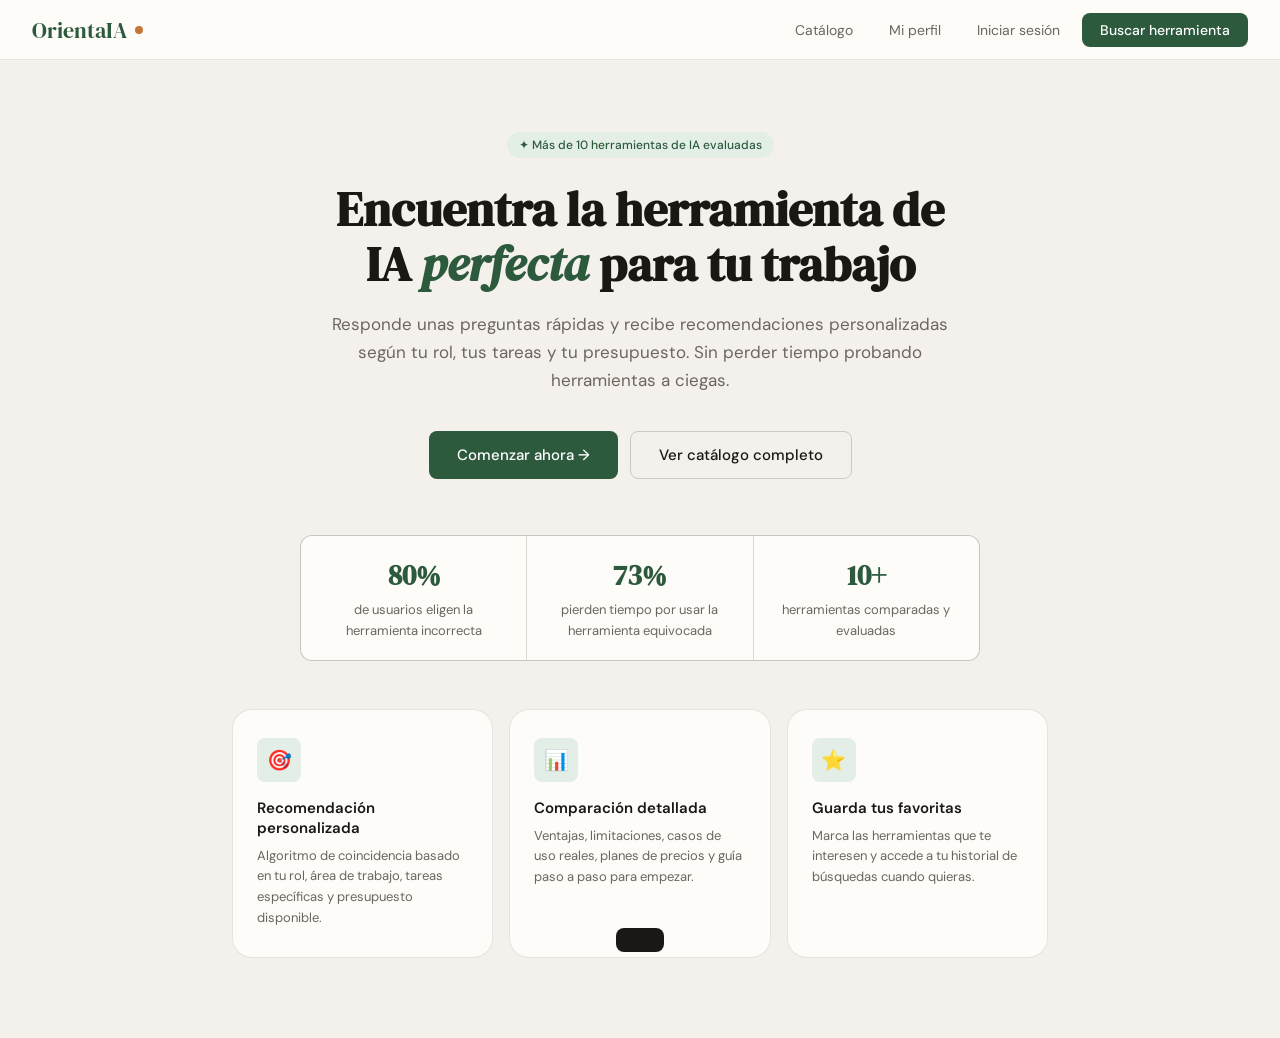
==== commit 0540bdd6: "Update PrototipoAltaResolucion.html Ajuste de inicio de sesión" ====
--- a/PrototipoAltaResolucion.html
+++ b/PrototipoAltaResolucion.html
@@ -1056,6 +1056,244 @@
     .hero, .wizard-container, .results-container, .detail-container,
     .catalog-container, .profile-container { padding-left: 16px; padding-right: 16px; }
   }
+
+  /* ===== AUTH MODAL ===== */
+  .modal-overlay {
+    display: none;
+    position: fixed;
+    inset: 0;
+    background: rgba(26,24,20,0.55);
+    z-index: 500;
+    align-items: center;
+    justify-content: center;
+    padding: 20px;
+  }
+
+  .modal-overlay.open { display: flex; }
+
+  .auth-modal {
+    background: var(--surface);
+    border-radius: var(--radius-lg);
+    width: 100%;
+    max-width: 420px;
+    padding: 36px 32px 32px;
+    position: relative;
+    box-shadow: 0 20px 60px rgba(0,0,0,0.18);
+    animation: modalIn 0.2s ease;
+  }
+
+  @keyframes modalIn {
+    from { opacity: 0; transform: translateY(12px) scale(0.97); }
+    to   { opacity: 1; transform: translateY(0) scale(1); }
+  }
+
+  .modal-close {
+    position: absolute;
+    top: 16px; right: 16px;
+    background: none; border: none;
+    font-size: 20px; cursor: pointer;
+    color: var(--ink3); line-height: 1;
+    padding: 4px 8px;
+    border-radius: var(--radius-sm);
+  }
+
+  .modal-close:hover { background: var(--surface2); color: var(--ink); }
+
+  .auth-logo {
+    font-family: 'DM Serif Display', serif;
+    font-size: 20px;
+    color: var(--accent);
+    display: flex; align-items: center; gap: 6px;
+    margin-bottom: 24px;
+  }
+
+  .auth-tabs {
+    display: flex;
+    border-bottom: 1px solid var(--border);
+    margin-bottom: 28px;
+    gap: 0;
+  }
+
+  .auth-tab {
+    font-size: 14px;
+    font-weight: 500;
+    padding: 10px 20px;
+    border: none;
+    background: none;
+    cursor: pointer;
+    color: var(--ink3);
+    font-family: 'DM Sans', sans-serif;
+    border-bottom: 2px solid transparent;
+    margin-bottom: -1px;
+    transition: all 0.15s;
+  }
+
+  .auth-tab.active { color: var(--accent); border-bottom-color: var(--accent); }
+
+  .auth-form { display: none; }
+  .auth-form.active { display: block; }
+
+  .auth-field { margin-bottom: 16px; }
+  .auth-field label { font-size: 13px; font-weight: 500; display: block; margin-bottom: 5px; color: var(--ink2); }
+
+  .auth-input {
+    width: 100%;
+    padding: 10px 14px;
+    border: 1.5px solid var(--border2);
+    border-radius: var(--radius-sm);
+    background: var(--bg);
+    font-family: 'DM Sans', sans-serif;
+    font-size: 14px;
+    color: var(--ink);
+    outline: none;
+    transition: border-color 0.15s;
+  }
+
+  .auth-input:focus { border-color: var(--accent); background: var(--surface); }
+
+  .auth-error {
+    font-size: 12px;
+    color: #C0392B;
+    background: #FDECEA;
+    border: 1px solid #F5C6C2;
+    border-radius: var(--radius-sm);
+    padding: 8px 12px;
+    margin-bottom: 14px;
+    display: none;
+  }
+
+  .auth-error.show { display: block; }
+
+  .auth-submit {
+    width: 100%;
+    padding: 12px;
+    background: var(--accent);
+    color: #fff;
+    border: none;
+    border-radius: var(--radius-sm);
+    font-size: 15px;
+    font-weight: 500;
+    font-family: 'DM Sans', sans-serif;
+    cursor: pointer;
+    transition: opacity 0.15s;
+    margin-top: 4px;
+  }
+
+  .auth-submit:hover { opacity: 0.88; }
+
+  .auth-divider {
+    display: flex; align-items: center; gap: 12px;
+    margin: 20px 0;
+    color: var(--ink3); font-size: 12px;
+  }
+
+  .auth-divider::before, .auth-divider::after {
+    content: ''; flex: 1; height: 1px; background: var(--border2);
+  }
+
+  .auth-guest-btn {
+    width: 100%;
+    padding: 11px;
+    background: transparent;
+    border: 1.5px solid var(--border2);
+    border-radius: var(--radius-sm);
+    font-size: 14px;
+    font-family: 'DM Sans', sans-serif;
+    cursor: pointer;
+    color: var(--ink2);
+    transition: all 0.15s;
+  }
+
+  .auth-guest-btn:hover { background: var(--surface2); color: var(--ink); }
+
+  /* Nav user pill */
+  .nav-user-pill {
+    display: flex; align-items: center; gap: 8px;
+    padding: 4px 12px 4px 4px;
+    border-radius: 20px;
+    cursor: pointer;
+    border: 1.5px solid var(--border2);
+    background: var(--surface);
+    transition: all 0.15s;
+  }
+
+  .nav-user-pill:hover { border-color: var(--accent); background: var(--accent-light); }
+
+  .nav-user-avatar {
+    width: 28px; height: 28px;
+    border-radius: 50%;
+    background: var(--accent);
+    color: #fff;
+    display: flex; align-items: center; justify-content: center;
+    font-size: 13px;
+    font-weight: 600;
+    font-family: 'DM Serif Display', serif;
+    flex-shrink: 0;
+  }
+
+  #nav-user-name { font-size: 13px; font-weight: 500; color: var(--ink); }
+
+  /* Profile auth banner */
+  .auth-banner {
+    background: linear-gradient(135deg, var(--accent-light), var(--accent2-light));
+    border: 1px solid rgba(45,90,61,0.15);
+    border-radius: var(--radius-lg);
+    padding: 24px 28px;
+    display: flex;
+    align-items: center;
+    justify-content: space-between;
+    gap: 20px;
+    margin-bottom: 32px;
+    flex-wrap: wrap;
+  }
+
+  .auth-banner-text h4 { font-size: 16px; font-weight: 600; margin-bottom: 4px; }
+  .auth-banner-text p { font-size: 13px; color: var(--ink2); }
+
+  .auth-banner-btns { display: flex; gap: 8px; flex-wrap: wrap; }
+
+  .account-card {
+    background: var(--surface);
+    border: 1px solid var(--border);
+    border-radius: var(--radius-lg);
+    padding: 20px 24px;
+    display: flex;
+    align-items: center;
+    justify-content: space-between;
+    gap: 16px;
+    margin-bottom: 32px;
+    flex-wrap: wrap;
+  }
+
+  .account-card-left { display: flex; align-items: center; gap: 14px; }
+
+  .account-avatar {
+    width: 48px; height: 48px;
+    border-radius: 50%;
+    background: var(--accent);
+    color: #fff;
+    display: flex; align-items: center; justify-content: center;
+    font-family: 'DM Serif Display', serif;
+    font-size: 20px;
+    flex-shrink: 0;
+  }
+
+  .account-name { font-size: 16px; font-weight: 600; margin-bottom: 2px; }
+  .account-email { font-size: 13px; color: var(--ink2); }
+
+  .btn-logout {
+    font-size: 13px;
+    color: var(--accent2);
+    border: 1.5px solid var(--accent2);
+    background: transparent;
+    padding: 7px 16px;
+    border-radius: var(--radius-sm);
+    cursor: pointer;
+    font-family: 'DM Sans', sans-serif;
+    transition: all 0.15s;
+  }
+
+  .btn-logout:hover { background: var(--accent2); color: #fff; }
 </style>
 </head>
 <body>
@@ -1068,7 +1306,17 @@
   <div class="nav-links">
     <button class="nav-link" id="nav-catalog" onclick="goTo('catalog')">Catálogo</button>
     <button class="nav-link" id="nav-profile" onclick="goTo('profile')">Mi perfil</button>
-    <button class="nav-cta" onclick="goTo('wizard')">Buscar herramienta</button>
+    <div id="nav-auth-guest" style="display:flex;align-items:center;gap:8px;">
+      <button class="nav-link" onclick="openAuth('login')">Iniciar sesión</button>
+      <button class="nav-cta" onclick="goTo('wizard')">Buscar herramienta</button>
+    </div>
+    <div id="nav-auth-user" style="display:none;align-items:center;gap:8px;">
+      <div class="nav-user-pill" onclick="goTo('profile')">
+        <div class="nav-user-avatar" id="nav-user-avatar">?</div>
+        <span id="nav-user-name">Usuario</span>
+      </div>
+      <button class="nav-cta" onclick="goTo('wizard')">Buscar herramienta</button>
+    </div>
   </div>
 </nav>
 
@@ -1080,7 +1328,7 @@
   <div class="hero">
     <div class="hero-badge">✦ Más de 10 herramientas de IA evaluadas</div>
     <h1>Encuentra la herramienta de IA <em>perfecta</em> para tu trabajo</h1>
-    <p>Responde 3 preguntas rápidas y recibe recomendaciones personalizadas según tu rol, tus tareas y tu presupuesto. Sin perder tiempo probando herramientas a ciegas.</p>
+    <p>Responde unas preguntas rápidas y recibe recomendaciones personalizadas según tu rol, tus tareas y tu presupuesto. Sin perder tiempo probando herramientas a ciegas.</p>
     <div class="hero-btns">
       <button class="btn-primary" onclick="goTo('wizard')">Comenzar ahora →</button>
       <button class="btn-outline" onclick="goTo('catalog')">Ver catálogo completo</button>
@@ -1325,6 +1573,9 @@
 
     <div class="section-divider"></div>
 
+    <!-- Auth banner (rendered by JS) -->
+    <div id="profile-auth-banner"></div>
+
     <!-- Feedback -->
     <div class="feedback-section">
       <h3>¿Qué te parece OrientaIA?</h3>
@@ -1339,8 +1590,208 @@
   </div>
 </div>
 
+<!-- ==================== AUTH MODAL ==================== -->
+<div class="modal-overlay" id="auth-modal" onclick="handleOverlayClick(event)">
+  <div class="auth-modal">
+    <button class="modal-close" onclick="closeAuth()" title="Cerrar">✕</button>
+
+    <div class="auth-logo">OrientaIA <span class="dot" style="width:6px;height:6px;background:var(--accent2);border-radius:50%;display:inline-block;"></span></div>
+
+    <div class="auth-tabs">
+      <button class="auth-tab active" id="tab-login" onclick="switchAuthTab('login')">Iniciar sesión</button>
+      <button class="auth-tab" id="tab-register" onclick="switchAuthTab('register')">Crear cuenta</button>
+    </div>
+
+    <!-- LOGIN FORM -->
+    <div class="auth-form active" id="form-login">
+      <div class="auth-error" id="login-error"></div>
+      <div class="auth-field">
+        <label for="login-email">Correo electrónico</label>
+        <input class="auth-input" type="email" id="login-email" placeholder="tu@correo.com" autocomplete="email">
+      </div>
+      <div class="auth-field">
+        <label for="login-password">Contraseña</label>
+        <input class="auth-input" type="password" id="login-password" placeholder="••••••••" autocomplete="current-password">
+      </div>
+      <button class="auth-submit" onclick="doLogin()">Iniciar sesión</button>
+      <div class="auth-divider">o continúa sin cuenta</div>
+      <button class="auth-guest-btn" onclick="continueAsGuest()">👤 Continuar como invitado</button>
+    </div>
+
+    <!-- REGISTER FORM -->
+    <div class="auth-form" id="form-register">
+      <div class="auth-error" id="register-error"></div>
+      <div class="auth-field">
+        <label for="reg-name">Nombre completo</label>
+        <input class="auth-input" type="text" id="reg-name" placeholder="Tu nombre" autocomplete="name">
+      </div>
+      <div class="auth-field">
+        <label for="reg-email">Correo electrónico</label>
+        <input class="auth-input" type="email" id="reg-email" placeholder="tu@correo.com" autocomplete="email">
+      </div>
+      <div class="auth-field">
+        <label for="reg-password">Contraseña</label>
+        <input class="auth-input" type="password" id="reg-password" placeholder="Mínimo 6 caracteres" autocomplete="new-password">
+      </div>
+      <div class="auth-field">
+        <label for="reg-confirm">Confirmar contraseña</label>
+        <input class="auth-input" type="password" id="reg-confirm" placeholder="Repite tu contraseña" autocomplete="new-password">
+      </div>
+      <button class="auth-submit" onclick="doRegister()">Crear cuenta</button>
+      <div class="auth-divider">o continúa sin cuenta</div>
+      <button class="auth-guest-btn" onclick="continueAsGuest()">👤 Continuar como invitado</button>
+    </div>
+  </div>
+</div>
+
 <!-- ==================== JAVASCRIPT ==================== -->
 <script>
+// ─── AUTH ─────────────────────────────────────────────────────────────────────
+const AUTH = { user: null };
+
+function initAuth() {
+  const session = JSON.parse(localStorage.getItem('orientaia_session') || 'null');
+  if (session && session.userId) {
+    const users = JSON.parse(localStorage.getItem('orientaia_users') || '[]');
+    const user = users.find(u => u.id === session.userId);
+    if (user) {
+      AUTH.user = { id: user.id, name: user.name, email: user.email };
+      loadUserData();
+    }
+  }
+  renderNav();
+}
+
+function loadUserData() {
+  if (!AUTH.user) return;
+  const data = JSON.parse(localStorage.getItem('orientaia_ud_' + AUTH.user.id) || '{"favorites":[],"history":[]}');
+  STATE.favorites = data.favorites || [];
+  STATE.history = data.history || [];
+}
+
+function saveUserData() {
+  if (AUTH.user) {
+    localStorage.setItem('orientaia_ud_' + AUTH.user.id, JSON.stringify({
+      favorites: STATE.favorites,
+      history: STATE.history
+    }));
+  }
+}
+
+function openAuth(tab) {
+  document.getElementById('auth-modal').classList.add('open');
+  switchAuthTab(tab || 'login');
+  clearAuthErrors();
+}
+
+function closeAuth() {
+  document.getElementById('auth-modal').classList.remove('open');
+}
+
+function handleOverlayClick(e) {
+  if (e.target === document.getElementById('auth-modal')) closeAuth();
+}
+
+function switchAuthTab(tab) {
+  document.querySelectorAll('.auth-tab').forEach(t => t.classList.remove('active'));
+  document.querySelectorAll('.auth-form').forEach(f => f.classList.remove('active'));
+  document.getElementById('tab-' + tab).classList.add('active');
+  document.getElementById('form-' + tab).classList.add('active');
+  clearAuthErrors();
+}
+
+function clearAuthErrors() {
+  document.querySelectorAll('.auth-error').forEach(e => { e.textContent = ''; e.classList.remove('show'); });
+}
+
+function showAuthError(formId, msg) {
+  const el = document.getElementById(formId + '-error');
+  el.textContent = msg;
+  el.classList.add('show');
+}
+
+function hashPassword(pw) {
+  let h = 0;
+  for (let i = 0; i < pw.length; i++) { h = Math.imul(31, h) + pw.charCodeAt(i) | 0; }
+  return h.toString(36);
+}
+
+function doLogin() {
+  const email = document.getElementById('login-email').value.trim();
+  const pw    = document.getElementById('login-password').value;
+  if (!email || !pw) { showAuthError('login', 'Completa todos los campos.'); return; }
+
+  const users = JSON.parse(localStorage.getItem('orientaia_users') || '[]');
+  const user  = users.find(u => u.email.toLowerCase() === email.toLowerCase() && u.passwordHash === hashPassword(pw));
+
+  if (!user) { showAuthError('login', 'Correo o contraseña incorrectos.'); return; }
+
+  AUTH.user = { id: user.id, name: user.name, email: user.email };
+  localStorage.setItem('orientaia_session', JSON.stringify({ userId: user.id }));
+  loadUserData();
+  closeAuth();
+  renderNav();
+  showToast('👋 ¡Bienvenido de vuelta, ' + user.name.split(' ')[0] + '!');
+}
+
+function doRegister() {
+  const name    = document.getElementById('reg-name').value.trim();
+  const email   = document.getElementById('reg-email').value.trim();
+  const pw      = document.getElementById('reg-password').value;
+  const confirm = document.getElementById('reg-confirm').value;
+
+  if (!name || !email || !pw || !confirm) { showAuthError('register', 'Completa todos los campos.'); return; }
+  if (pw.length < 6) { showAuthError('register', 'La contraseña debe tener al menos 6 caracteres.'); return; }
+  if (pw !== confirm) { showAuthError('register', 'Las contraseñas no coinciden.'); return; }
+  if (!/^[^\s@]+@[^\s@]+\.[^\s@]+$/.test(email)) { showAuthError('register', 'Ingresa un correo válido.'); return; }
+
+  const users = JSON.parse(localStorage.getItem('orientaia_users') || '[]');
+  if (users.find(u => u.email.toLowerCase() === email.toLowerCase())) {
+    showAuthError('register', 'Ya existe una cuenta con ese correo.'); return;
+  }
+
+  const newUser = { id: 'u_' + Date.now(), name, email, passwordHash: hashPassword(pw) };
+  users.push(newUser);
+  localStorage.setItem('orientaia_users', JSON.stringify(users));
+
+  AUTH.user = { id: newUser.id, name: newUser.name, email: newUser.email };
+  localStorage.setItem('orientaia_session', JSON.stringify({ userId: newUser.id }));
+  saveUserData();
+  closeAuth();
+  renderNav();
+  showToast('🎉 ¡Cuenta creada! Bienvenido/a, ' + name.split(' ')[0] + '.');
+}
+
+function logout() {
+  AUTH.user = null;
+  localStorage.removeItem('orientaia_session');
+  STATE.favorites = JSON.parse(sessionStorage.getItem('orientaia_favs') || '[]');
+  STATE.history   = JSON.parse(sessionStorage.getItem('orientaia_history') || '[]');
+  renderNav();
+  goTo('home');
+  showToast('Sesión cerrada. ¡Hasta pronto!');
+}
+
+function continueAsGuest() {
+  closeAuth();
+  showToast('Continuando como invitado. Tus datos se guardarán en esta sesión.');
+}
+
+function renderNav() {
+  const guestEl = document.getElementById('nav-auth-guest');
+  const userEl  = document.getElementById('nav-auth-user');
+  if (AUTH.user) {
+    guestEl.style.display = 'none';
+    userEl.style.display  = 'flex';
+    const initials = AUTH.user.name.split(' ').map(w => w[0]).slice(0, 2).join('').toUpperCase();
+    document.getElementById('nav-user-avatar').textContent = initials;
+    document.getElementById('nav-user-name').textContent   = AUTH.user.name.split(' ')[0];
+  } else {
+    guestEl.style.display = 'flex';
+    userEl.style.display  = 'none';
+  }
+}
+
 // ─── STATE ────────────────────────────────────────────────────────────────────
 const STATE = {
   role: null,
@@ -1731,7 +2182,11 @@
   };
   STATE.history.unshift(entry);
   if (STATE.history.length > 10) STATE.history.pop();
-  sessionStorage.setItem('orientaia_history', JSON.stringify(STATE.history));
+  if (AUTH.user) {
+    saveUserData();
+  } else {
+    sessionStorage.setItem('orientaia_history', JSON.stringify(STATE.history));
+  }
 
   goTo('results');
   renderResults();
@@ -1897,7 +2352,11 @@
   } else {
     STATE.favorites.push(id);
   }
-  sessionStorage.setItem('orientaia_favs', JSON.stringify(STATE.favorites));
+  if (AUTH.user) {
+    saveUserData();
+  } else {
+    sessionStorage.setItem('orientaia_favs', JSON.stringify(STATE.favorites));
+  }
 }
 
 // ─── CATALOG ──────────────────────────────────────────────────────────────────
@@ -1945,11 +2404,42 @@
 
 // ─── PROFILE ──────────────────────────────────────────────────────────────────
 function renderProfile() {
+  // Auth banner / account card
+  const banner = document.getElementById('profile-auth-banner');
+  if (AUTH.user) {
+    const initials = AUTH.user.name.split(' ').map(w => w[0]).slice(0, 2).join('').toUpperCase();
+    banner.innerHTML = `
+      <div class="account-card">
+        <div class="account-card-left">
+          <div class="account-avatar">${initials}</div>
+          <div>
+            <div class="account-name">${AUTH.user.name}</div>
+            <div class="account-email">${AUTH.user.email}</div>
+          </div>
+        </div>
+        <button class="btn-logout" onclick="logout()">Cerrar sesión</button>
+      </div>`;
+  } else {
+    banner.innerHTML = `
+      <div class="auth-banner">
+        <div class="auth-banner-text">
+          <h4>Crea tu cuenta gratuita</h4>
+          <p>Guarda tus herramientas favoritas y tu historial de búsquedas entre sesiones.</p>
+        </div>
+        <div class="auth-banner-btns">
+          <button class="btn-primary" onclick="openAuth('register')">Crear cuenta</button>
+          <button class="btn-outline" onclick="openAuth('login')">Iniciar sesión</button>
+        </div>
+      </div>`;
+  }
+
   // Role line
   const roleLine = document.getElementById('profile-role-line');
   if (STATE.role) {
     const roles = { estudiante: 'Estudiante', profesional: 'Profesional', empresa: 'Empresa/Equipo', emprendedor: 'Emprendedor' };
-    roleLine.textContent = `Perfil: ${roles[STATE.role]}${STATE.area ? ' · ' + STATE.area : ''}`;
+    roleLine.textContent = `Perfil de búsqueda: ${roles[STATE.role]}${STATE.area ? ' · ' + STATE.area : ''}`;
+  } else {
+    roleLine.textContent = AUTH.user ? 'Usa el asistente para guardar tu perfil de búsqueda' : 'Configura tu perfil buscando una herramienta';
   }
 
   // Favorites
@@ -2006,7 +2496,7 @@
 
 function clearHistory() {
   STATE.history = [];
-  sessionStorage.removeItem('orientaia_history');
+  if (AUTH.user) { saveUserData(); } else { sessionStorage.removeItem('orientaia_history'); }
   renderProfile();
   showToast('Historial borrado');
 }
@@ -2043,6 +2533,7 @@
 }
 
 // ─── INIT ─────────────────────────────────────────────────────────────────────
+initAuth();
 renderWizardStep();
 </script>
 </body>
